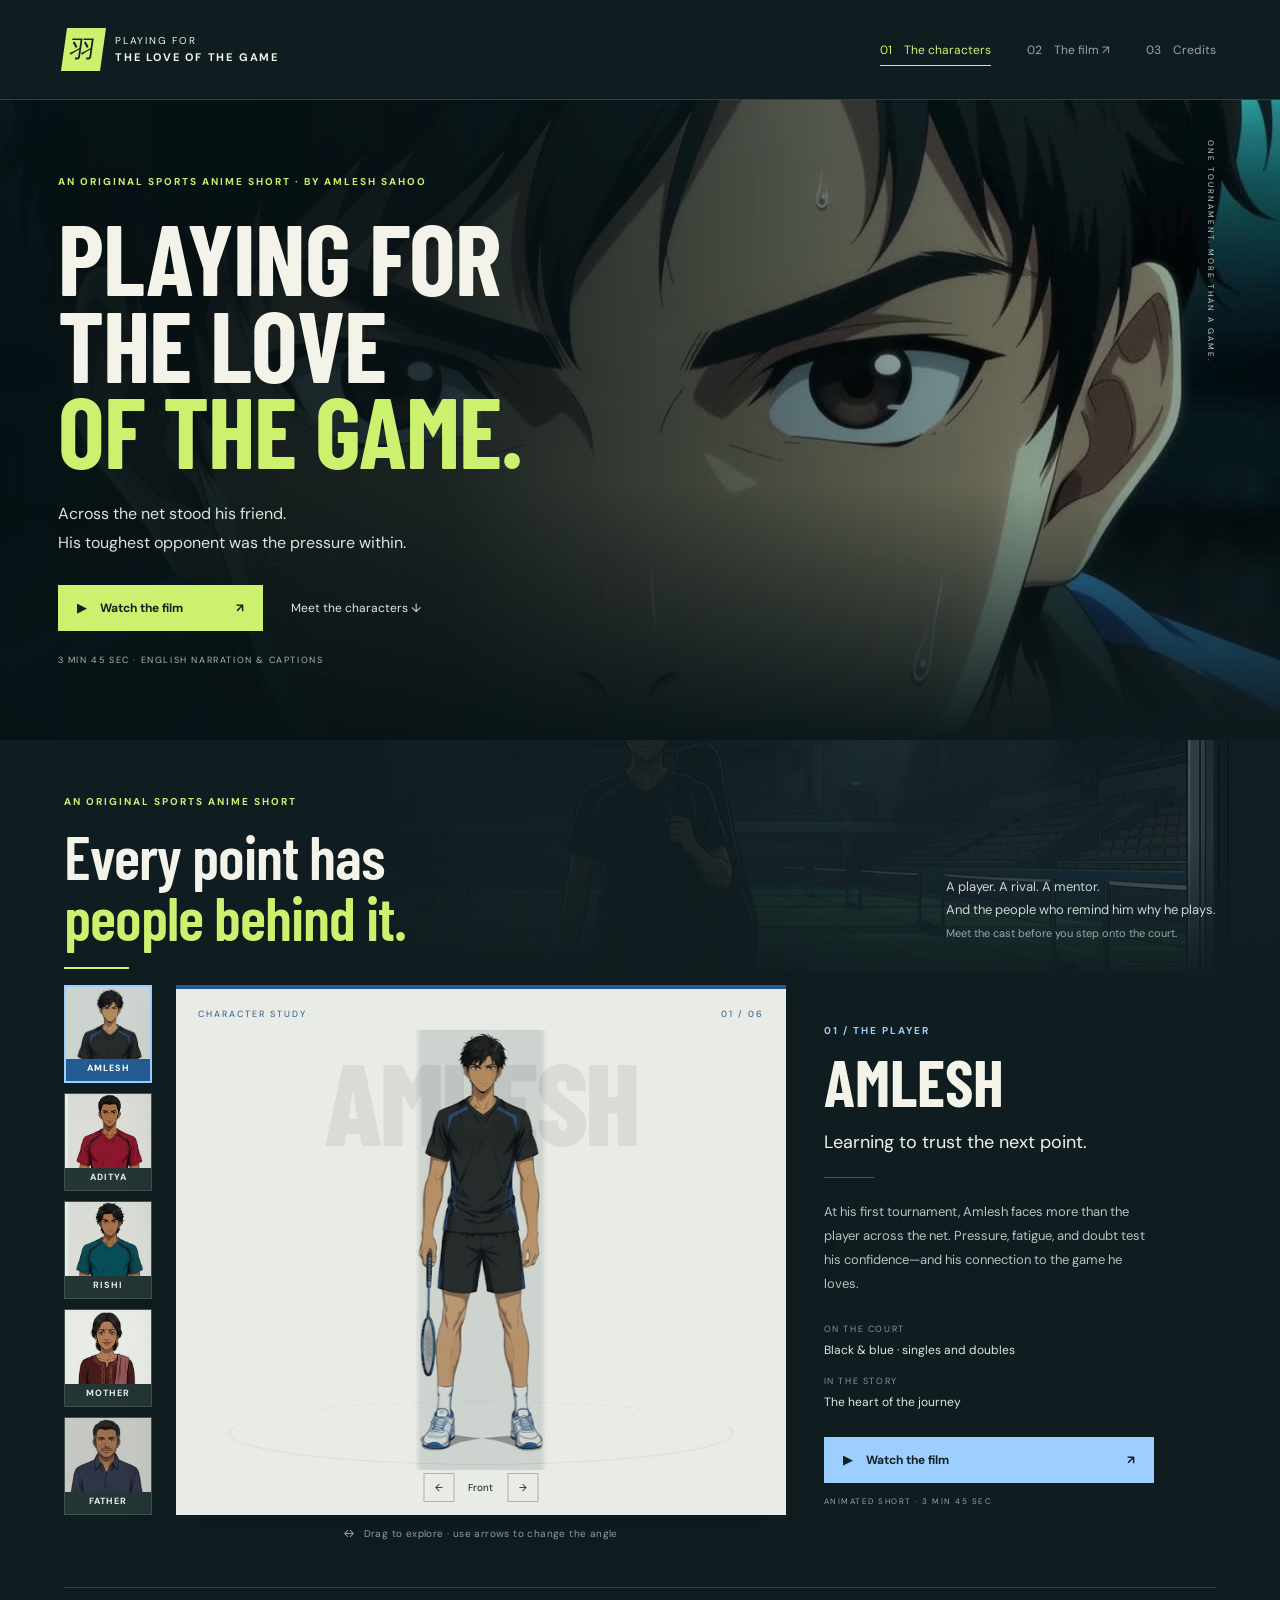
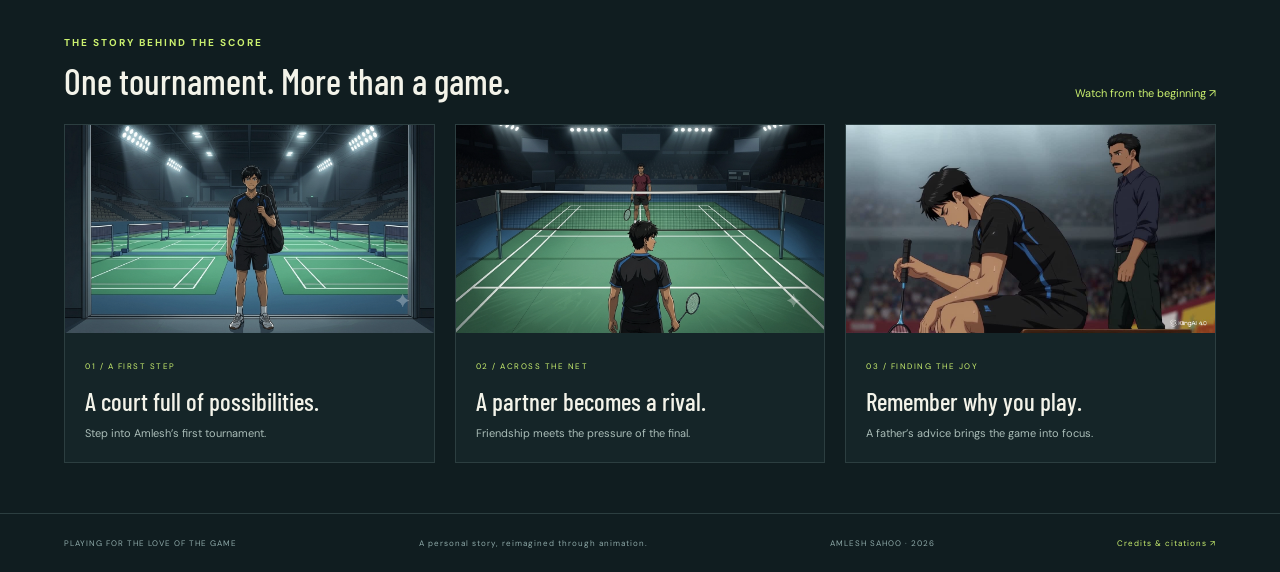
==== index.html @ 7d12fb2b "Publish Playing for the Love of the Game website" ====
<!doctype html><html lang="en"><head><meta charset="utf-8"><meta name="viewport" content="width=device-width,initial-scale=1"><title>Playing for the Love of the Game — Meet the Cast</title><meta name="description" content="Meet the people behind Amlesh's badminton story, then watch the animated short film."><link rel="stylesheet" href="style.css"></head><body><a class="skip" href="#main">Skip to content</a><header><a class="brand" href="index.html"><span class="brand-mark">羽</span><span>PLAYING FOR<br><strong>THE LOVE OF THE GAME</strong></span></a><nav aria-label="Main navigation"><a class="active" href="index.html">01 <span>The characters</span></a><a href="film.html">02 <span>The film ↗</span></a><a href="credits.html">03 <span>Credits</span></a></nav></header><main id="main"><section class="cinema-hero" aria-labelledby="hero-title"><video id="hero-video" muted loop playsinline preload="none" poster="assets/film-poster.jpg" aria-hidden="true" tabindex="-1"></video><div class="hero-shade"></div><div class="hero-copy"><p class="eyebrow">AN ORIGINAL SPORTS ANIME SHORT · BY AMLESH SAHOO</p><h1 id="hero-title">PLAYING FOR<br>THE LOVE<br><em>OF THE GAME.</em></h1><p class="hero-hook">Across the net stood his friend.<br>His toughest opponent was the pressure within.</p><div class="hero-actions"><a class="watch" href="film.html"><span class="play">▶</span> Watch the film <span>↗</span></a><a class="meet-link" href="#characters">Meet the characters ↓</a></div><p class="hero-meta">3 MIN 45 SEC · ENGLISH NARRATION &amp; CAPTIONS</p></div><button id="hero-motion" class="hero-motion" aria-label="Play background montage" hidden>Play motion</button><span class="hero-label" aria-hidden="true">ONE TOURNAMENT. MORE THAN A GAME.</span></section><section class="intro" id="characters"><div><p class="eyebrow">AN ORIGINAL SPORTS ANIME SHORT</p><h1>Every point has<br><em>people behind it.</em></h1></div><p class="intro-copy">A player. A rival. A mentor.<br>And the people who remind him why he plays.<br><span>Meet the cast before you step onto the court.</span></p></section><section class="gallery" aria-label="Meet the characters"><div class="roster" role="group" aria-label="Select a character"></div><div class="stage-wrap"><div class="stage" tabindex="0" role="group" aria-label="Character views. Drag horizontally or use left and right arrow keys."><div class="stage-word" aria-hidden="true">AMLESH</div><div class="stage-top"><span>CHARACTER STUDY</span><span id="view-count">01 / 06</span></div><div class="floor" aria-hidden="true"></div><div class="sprite"><img id="character" src="assets/amlesh.png" alt="Amlesh in his black and blue badminton uniform" draggable="false"></div><div class="stage-bottom"><button id="prev" aria-label="Previous character angle">←</button><span id="angle">Front</span><button id="next" aria-label="Next character angle">→</button></div></div><div class="drag-note"><span>↔</span> Drag to explore · use arrows to change the angle</div></div><article class="bio" aria-live="polite"><p class="eyebrow" id="role"></p><h2 id="name"></h2><p class="tagline" id="tagline"></p><div class="rule"></div><p id="description"></p><dl><div><dt>ON THE COURT</dt><dd id="court"></dd></div><div><dt>IN THE STORY</dt><dd id="story"></dd></div></dl><a class="watch" href="film.html"><span class="play">▶</span> Watch the film <span>↗</span></a><p class="runtime">ANIMATED SHORT · 3 MIN 45 SEC</p></article></section><section class="story-section" aria-labelledby="story-heading"><div class="section-heading"><div><p class="eyebrow">THE STORY BEHIND THE SCORE</p><h2 id="story-heading">One tournament. More than a game.</h2></div><a href="film.html">Watch from the beginning ↗</a></div><div class="story-grid"><a class="story-card" href="film.html?t=16.5"><img src="assets/arrival.png" alt="Amlesh arrives at the tournament hall" loading="lazy"><div><span>01 / A FIRST STEP</span><h3>A court full of possibilities.</h3><p>Step into Amlesh’s first tournament.</p></div></a><a class="story-card" href="film.html?t=89.5"><img src="assets/faceoff.png" alt="Amlesh and Aditya face each other across the net" loading="lazy"><div><span>02 / ACROSS THE NET</span><h3>A partner becomes a rival.</h3><p>Friendship meets the pressure of the final.</p></div></a><a class="story-card" href="film.html?t=153"><img src="assets/father-scene.jpg" alt="Amlesh listens to his father beside the court" loading="lazy"><div><span>03 / FINDING THE JOY</span><h3>Remember why you play.</h3><p>A father’s advice brings the game into focus.</p></div></a></div></section></main><footer><span>PLAYING FOR THE LOVE OF THE GAME</span><span>A personal story, reimagined through animation.</span><span>AMLESH SAHOO · 2026</span><a href="credits.html">Credits &amp; citations ↗</a></footer><script src="app.js"></script><script src="motion.js"></script><script src="hero.js"></script></body></html>
---- style.css ----
@import url('https://fonts.googleapis.com/css2?family=Barlow+Condensed:wght@500;600;700;800&family=DM+Sans:wght@400;500;600;700&display=swap');
:root{--ink:#121e21;--muted:#8faaa9;--paper:#e9ebe6;--accent:#cbf16f;--line:#2c3e40}*{box-sizing:border-box}body{margin:0;background:#101d20;color:#f3f3e9;font-family:'DM Sans',Arial,sans-serif}a{color:inherit;text-decoration:none}button{font:inherit}header{max-width:1480px;margin:auto;height:100px;padding:0 5%;display:flex;align-items:center;justify-content:space-between;border-bottom:1px solid var(--line)}.brand{display:flex;gap:12px;align-items:center;font-size:10px;letter-spacing:1.8px;line-height:1.6}.brand strong{font-size:11px}.brand-mark{display:grid;place-items:center;background:var(--accent);color:var(--ink);width:39px;height:43px;font-size:25px;transform:skew(-8deg)}nav{display:flex;gap:36px;font-size:12px}nav a{color:var(--muted);padding:12px 0}nav a span{margin-left:9px}nav .active{color:var(--accent)}main{max-width:1480px;margin:auto;padding:0 5%}.intro{display:flex;justify-content:space-between;align-items:end;padding:44px 0 34px}.eyebrow{font-size:10px;font-weight:700;letter-spacing:2px;color:var(--accent)}h1{font-family:'Barlow Condensed',Impact,sans-serif;font-size:clamp(44px,4.8vw,72px);font-weight:600;line-height:.98;letter-spacing:-1px;margin:18px 0 0}h1 em{font-style:normal;color:var(--accent)}.intro-copy{color:#cad6d0;line-height:1.8;font-size:13px;margin:0 0 2px}.intro-copy span{color:var(--muted);font-size:11px}.gallery{display:grid;grid-template-columns:88px minmax(320px,1.2fr) minmax(260px,.8fr);gap:24px;align-items:start}.roster{display:flex;flex-direction:column;gap:10px}.cast-button{height:98px;width:88px;position:relative;border:1px solid #405152;background:#243536;padding:0;cursor:pointer;overflow:hidden;color:#e9eee8;transition:border-color .2s,background .2s}.cast-button[aria-pressed=true]{border:2px solid var(--accent);background:#e5e9dd;color:#132022}.cast-button .mini{position:absolute;inset:0 0 22px;overflow:hidden;background:var(--paper)}.mini img{position:absolute;mix-blend-mode:multiply;max-width:none}.cast-button span{position:absolute;bottom:7px;left:0;right:0;font-size:9px;letter-spacing:1px;font-weight:bold}.stage{height:530px;position:relative;background:var(--paper);color:var(--ink);overflow:hidden;touch-action:pan-y;cursor:grab}.stage:active{cursor:grabbing}.stage:focus-visible{outline:3px solid var(--accent);outline-offset:4px}.stage-word{position:absolute;font-family:'Barlow Condensed',Impact,sans-serif;font-weight:800;font-size:clamp(80px,9vw,144px);letter-spacing:-3px;top:42px;left:50%;transform:translateX(-50%);opacity:.07;white-space:nowrap}.stage-top{position:absolute;top:19px;left:22px;right:22px;display:flex;justify-content:space-between;font-size:9px;letter-spacing:2px;z-index:2}.floor{position:absolute;width:80%;height:140px;left:10%;bottom:20px;border:1px solid #c5ccc2;transform:perspective(250px) rotateX(65deg);border-radius:50%;opacity:.5}.sprite{position:absolute;width:250px;height:440px;bottom:45px;left:50%;transform:translateX(-50%);overflow:hidden;mix-blend-mode:multiply;pointer-events:none}.sprite img{position:absolute;max-width:none;user-select:none}.stage-bottom{position:absolute;bottom:13px;left:50%;transform:translateX(-50%);display:flex;align-items:center;gap:14px;font-size:10px;white-space:nowrap}.stage-bottom button{width:31px;height:29px;border:1px solid #aab4a7;background:transparent;cursor:pointer;color:var(--ink)}.stage-bottom button:hover{background:#d4ddc8}.drag-note{padding:12px 0;font-size:10px;letter-spacing:.4px;color:var(--muted);text-align:center}.drag-note span{margin-right:6px;color:var(--accent)}.bio{padding:29px 0 10px 14px}.bio h2{font:700 clamp(44px,5vw,72px)/1 'Barlow Condensed',Impact,sans-serif;text-transform:uppercase;margin:13px 0}.tagline{font-size:18px;line-height:1.45;max-width:290px;margin:15px 0 22px}.rule{height:1px;background:var(--line);width:50px;margin:22px 0}.bio #description{font-size:13px;line-height:1.85;color:#b4c4bf;max-width:330px}dl{margin:27px 0}dl div{margin:17px 0}dt{font-size:9px;letter-spacing:1.6px;color:#7f9a98}dd{font-size:12px;margin:7px 0;color:#e0e8df}.watch{display:flex;gap:14px;align-items:center;background:var(--accent);color:#132021;padding:15px 19px;max-width:330px;font-size:12px;font-weight:bold}.watch>span:last-child{margin-left:auto}.play{font-size:12px}.runtime{font-size:8px;letter-spacing:1.5px;color:var(--muted);margin-top:13px}.closing{border-top:1px solid var(--line);margin-top:34px;padding:36px 0 42px;display:flex;justify-content:space-between;align-items:center;gap:25px}.closing>span{font-size:9px;letter-spacing:1.5px;max-width:150px;line-height:1.7;color:var(--muted)}.closing p{font:500 28px/1.2 'Barlow Condensed',sans-serif;margin:0}.closing a{font-size:12px;color:var(--accent)}footer{border-top:1px solid var(--line);padding:24px 5%;display:flex;justify-content:space-between;gap:20px;font-size:8px;color:var(--muted);letter-spacing:1px}.skip{position:absolute;left:10px;top:-100px;padding:10px;background:var(--accent);color:black;z-index:10}.skip:focus{top:10px}button:focus-visible,a:focus-visible{outline:2px solid var(--accent);outline-offset:4px}.film-heading{padding:45px 0 25px;display:flex;justify-content:space-between;align-items:end}.film-heading h1{font-size:58px}.film-heading p{color:var(--muted);font-size:12px}.screen{background:#000;box-shadow:0 20px 80px #0005}.screen video{display:block;width:100%;max-height:72vh;aspect-ratio:16/9}.film-details{display:grid;grid-template-columns:1fr 1fr;gap:40px;padding:28px 0 45px}.film-details h2{font:500 30px 'Barlow Condensed',sans-serif;margin:0 0 12px}.film-details p{font-size:13px;line-height:1.8;color:#b4c4bf}.film-details .eyebrow{color:var(--accent);font-size:10px}.back{font-size:12px;color:var(--accent)}@media(min-width:1500px){.gallery{gap:40px}}@media(max-width:850px){.intro-copy{display:none}.gallery{grid-template-columns:68px 1fr;gap:16px}.roster{gap:10px}.cast-button{width:68px;height:98px}.bio{grid-column:2;padding:15px 0}.bio #description,.watch{max-width:none}.bio h2{font-size:54px}.tagline{max-width:none}.stage{height:530px}.closing{margin-top:10px}.stage-word{font-size:100px}}@media(max-width:520px){header{height:82px;padding:0 5%}.brand{font-size:8px;letter-spacing:.7px}.brand strong{font-size:9px}.brand-mark{width:28px;height:34px;font-size:20px}nav{gap:14px;font-size:10px}nav a span{margin-left:0}nav a{font-size:0}nav a span{font-size:10px}.intro{padding:30px 0 25px}h1{font-size:48px}.eyebrow{font-size:8px}.gallery{display:flex;flex-direction:column;gap:14px}.roster{flex-direction:row;width:100%;justify-content:space-between;gap:7px}.cast-button{width:20%;height:85px}.cast-button .mini{bottom:20px}.cast-button span{font-size:8px}.stage-wrap{width:100%}.stage{height:490px}.sprite{bottom:35px;height:440px}.stage-word{top:45px;font-size:85px}.bio{padding:5px 0 20px}.bio h2{font-size:60px}.closing{flex-wrap:wrap;padding:25px 0}.closing>span{max-width:none;width:100%}.closing p{font-size:25px}footer{flex-wrap:wrap;line-height:1.8}footer span:nth-child(2){display:none}.film-heading{display:block;padding-top:30px}.film-heading h1{font-size:46px}.film-details{grid-template-columns:1fr;gap:10px}.screen video{max-height:none}}@media(prefers-reduced-motion:reduce){*{transition:none!important;scroll-behavior:auto!important}}

.sprite{mask-image:linear-gradient(to right,transparent,#000 6px,#000 calc(100% - 6px),transparent)}
/* A quiet cinematic frame around the original character art. */
.intro{position:relative;isolation:isolate;min-height:245px;padding-top:42px;padding-bottom:38px}.intro:before{content:'';position:absolute;inset:0 -5.56%;z-index:-1;background:linear-gradient(90deg,#101d20 25%,#101d20d9 58%,#101d2080),linear-gradient(0deg,#101d20,transparent 60%),url('assets/arrival.png') center 43%/cover;opacity:.8}.intro-copy{position:relative}.stage{box-shadow:0 14px 50px #0002}.cast-button{transition:transform .2s,border-color .2s}.cast-button:hover{transform:translateX(3px);border-color:var(--accent)}.watch{transition:background .2s,transform .2s}.watch:hover{background:#dcff8d;transform:translateY(-2px)}.story-section{border-top:1px solid var(--line);padding:38px 0 50px;margin-top:35px}.section-heading{display:flex;align-items:end;justify-content:space-between;gap:20px;margin-bottom:24px}.section-heading h2{font:500 36px/1.1 'Barlow Condensed',sans-serif;margin:12px 0 0}.section-heading>a{color:var(--accent);font-size:11px}.story-grid{display:grid;grid-template-columns:repeat(3,1fr);gap:20px}.story-card{border:1px solid var(--line);background:#152528;overflow:hidden;transition:border-color .2s}.story-card:hover{border-color:#88a65e}.story-card img{display:block;width:100%;aspect-ratio:16/9;object-fit:cover;filter:saturate(.8);transition:filter .2s}.story-card:hover img{filter:saturate(1)}.story-card>div{padding:20px}.story-card span{font-size:8px;letter-spacing:1.5px;color:var(--accent)}.story-card h3{font:500 25px 'Barlow Condensed',sans-serif;margin:12px 0 8px}.story-card p{font-size:11px;line-height:1.7;color:#aabdb8;margin:0}.screen{border:1px solid #40534d;border-radius:4px;overflow:hidden}.player-caption{display:flex;justify-content:space-between;align-items:center;gap:18px;padding:16px 0;color:var(--muted);font-size:11px}.player-caption button{border:1px solid #46594f;background:transparent;padding:8px 12px;color:#dbe8d6;font-size:10px;cursor:pointer;white-space:nowrap}.player-caption button[aria-pressed=true]{border-color:var(--accent);color:var(--accent)}.chapters{padding:8px 0 24px;border-bottom:1px solid var(--line)}.chapter-list{display:grid;grid-template-columns:repeat(6,1fr);gap:8px;margin-top:16px}.chapter-list button{cursor:pointer;background:#17292b;color:#e6eee1;border:1px solid #304748;text-align:left;padding:14px 12px;font-size:11px;line-height:1.5;min-height:72px}.chapter-list button span{display:block;font-size:10px;letter-spacing:1px;color:#8fa79e;margin-bottom:6px}.chapter-list button:hover,.chapter-list button[aria-current=true]{border-color:var(--accent)}.chapter-list button[aria-current=true] span{color:var(--accent)}@media(max-width:850px){.story-grid{gap:12px}.story-card>div{padding:14px}.chapter-list{grid-template-columns:repeat(3,1fr)}}@media(max-width:520px){.intro{min-height:200px;padding-top:30px}.intro:before{background:linear-gradient(90deg,#101d20f2,#101d20b0),url('assets/arrival.png') center/cover}.section-heading{display:block}.section-heading>a{display:inline-block;margin-top:18px}.section-heading h2{font-size:30px}.story-grid{grid-template-columns:1fr}.story-card{display:grid;grid-template-columns:40% 1fr}.story-card img{height:100%;aspect-ratio:auto;object-fit:cover}.story-card h3{font-size:23px}.player-caption{align-items:start;line-height:1.6}.chapter-list{grid-template-columns:repeat(2,1fr)}}

.credits-page{max-width:1200px}.credits-hero{padding:65px 0 42px;max-width:850px}.credits-hero>p:last-child{max-width:610px;color:#b4c4bf;font-size:15px;line-height:1.8;margin-top:26px}.creator-credit{padding:30px;border:1px solid #536745;background:linear-gradient(110deg,#23352d,#152528);display:grid;grid-template-columns:1fr 1.3fr;gap:35px;align-items:center}.creator-credit h2{font:600 44px 'Barlow Condensed',sans-serif;margin:12px 0}.creator-credit>p{font-size:14px;line-height:1.9;color:#d5dfd0}.credit-section{padding:45px 0 12px}.credit-section>h2{font:500 36px 'Barlow Condensed',sans-serif;margin:14px 0 26px}.credit-row{display:grid;grid-template-columns:1fr 2fr;gap:35px;border-top:1px solid var(--line);padding:24px 0}.credit-row h3{font-size:15px;font-weight:500;margin:3px 0}.credit-row p,.credit-intro{margin:0;color:#b4c4bf;font-size:13px;line-height:1.9}.credits-page p a{color:var(--accent);text-decoration:underline;text-underline-offset:4px}.music-credits{display:grid;grid-template-columns:repeat(3,1fr);gap:16px;margin-top:25px}.music-credits article{border:1px solid var(--line);padding:24px;background:#152528}.music-credits span{font-size:9px;letter-spacing:1px;color:var(--accent)}.music-credits h3{font:500 27px 'Barlow Condensed',sans-serif;margin:18px 0 12px}.music-credits p{font-size:12px;line-height:1.8;color:#b4c4bf}footer a{color:var(--accent)}
@media(max-width:650px){header{height:auto;min-height:100px;flex-wrap:wrap;gap:12px;padding-top:15px;padding-bottom:12px}nav{gap:22px}.creator-credit,.credit-row{grid-template-columns:1fr;gap:12px}.creator-credit{padding:23px}.credits-hero{padding-top:35px}.credits-hero h1{font-size:45px}.music-credits{grid-template-columns:1fr}.credit-section>h2{font-size:30px}.credit-row{padding:20px 0}}

/* Short, purposeful motion: keep reading and film playback calm. */
nav a{position:relative}nav a:after{content:'';position:absolute;bottom:4px;left:0;right:0;height:1px;background:var(--accent);transform:scaleX(0);transform-origin:left;transition:transform .25s ease}nav a:hover:after,nav a:focus-visible:after,nav a.active:after{transform:scaleX(1)}
.story-card{transition:transform .3s ease,border-color .3s ease,box-shadow .3s ease}.story-card img{transition:filter .35s ease,transform .55s ease}.story-card:hover,.story-card:focus-visible{transform:translateY(-5px);box-shadow:0 16px 30px #0003}.story-card:hover img,.story-card:focus-visible img{transform:scale(1.035)}
.watch .play{transition:transform .25s ease}.watch:hover .play{transform:translateX(3px)}.stage-bottom button{transition:background .2s,transform .2s}.stage-bottom button:active{transform:scale(.92)}
.intro:after{content:'';position:absolute;bottom:16px;left:0;width:65px;height:2px;background:var(--accent);transform-origin:left;animation:court-line 1s cubic-bezier(.2,.7,.2,1) both}
@keyframes court-line{from{transform:scaleX(0);opacity:0}to{transform:scaleX(1);opacity:1}}
@media(prefers-reduced-motion:reduce){*,*:before,*:after{animation:none!important;transition:none!important;scroll-behavior:auto!important}.story-card:hover,.story-card:focus-visible,.story-card:hover img,.story-card:focus-visible img,.watch:hover,.cast-button:hover{transform:none}}

.cinema-hero{position:relative;isolation:isolate;min-height:620px;display:flex;align-items:center;margin:0 -5.56%;padding:65px 5%;overflow:hidden;background:#101d20 url('assets/film-poster.jpg') center/cover}.cinema-hero video,.hero-shade{position:absolute;inset:0;width:100%;height:100%;object-fit:cover;z-index:-2}.hero-shade{z-index:-1;background:linear-gradient(90deg,#071215f5 0%,#071215d9 35%,#07121545 80%),linear-gradient(0deg,#101d20,transparent 40%)}.hero-copy{max-width:700px}.hero-copy h1{font-size:clamp(66px,7.7vw,112px);line-height:.88;font-weight:700;letter-spacing:-1px;margin:26px 0}.hero-hook{font-size:16px;line-height:1.8;color:#dae3dd}.hero-actions{display:flex;align-items:center;gap:28px;margin-top:27px}.hero-actions .watch{min-width:205px}.meet-link{font-size:12px;color:#e2e9dd}.hero-meta{font-size:9px;letter-spacing:1.6px;color:#a7bab0;margin-top:23px}.hero-motion{position:absolute;right:5%;bottom:28px;border:1px solid #aabdb87a;background:#101d20b8;color:#edf3e8;padding:10px 15px;cursor:pointer;font-size:11px;z-index:1}.hero-label{position:absolute;right:5%;top:40px;font-size:8px;letter-spacing:2px;color:#c6d4c6;writing-mode:vertical-rl}.gallery .bio .eyebrow,.gallery .drag-note span{transition:color .4s}.gallery .watch,.gallery .cast-button{transition:background .4s,border-color .4s,transform .2s}.gallery .watch{color:#132021}.gallery .watch:hover{background:var(--accent);filter:brightness(1.08)}#characters{scroll-margin-top:20px}
@media(max-width:650px){.cinema-hero{min-height:610px;padding-top:45px;padding-bottom:80px}.hero-copy h1{font-size:clamp(57px,13vw,78px)}.hero-copy .eyebrow{font-size:8px;max-width:260px;line-height:1.8}.hero-hook{font-size:14px}.hero-actions{flex-wrap:wrap;gap:20px}.hero-label{display:none}.hero-meta{font-size:8px;line-height:1.8;max-width:260px}.hero-shade{background:linear-gradient(90deg,#071215e8,#0712159c),linear-gradient(0deg,#101d20,transparent)}}

.gallery{--character-tone:#245c92}.gallery .stage{border-top:4px solid var(--character-tone);transition:border-color .4s ease}.gallery .cast-button[aria-pressed=true]{background:var(--character-tone);color:white}.gallery .cast-button[aria-pressed=true] .mini{background:var(--paper)}.gallery .stage-top{color:var(--character-tone);transition:color .4s ease}.gallery .rule{background:var(--character-tone);transition:background .4s ease}
.player-tools{display:flex;gap:10px;flex-wrap:wrap;justify-content:flex-end}.cinema-open{overflow:hidden}.cinema-player.is-cinema{position:fixed;inset:0;z-index:1000;background:#030607;padding:22px clamp(12px,3vw,50px);display:flex;flex-direction:column;justify-content:center;isolation:isolate}.is-cinema .screen{width:100%;border:0;box-shadow:none}.is-cinema .screen video{width:100%;max-height:calc(100dvh - 125px);object-fit:contain}.is-cinema .player-caption{flex-shrink:0;margin:0;width:100%;padding:16px 0}.is-cinema .player-tools button{min-height:44px}.is-cinema .player-caption>span{color:#b4c4bf}
@media(max-width:650px){.player-caption{flex-wrap:wrap}.player-tools{justify-content:flex-start}.is-cinema .player-caption>span{display:none}.is-cinema .screen video{max-height:calc(100dvh - 110px)}}
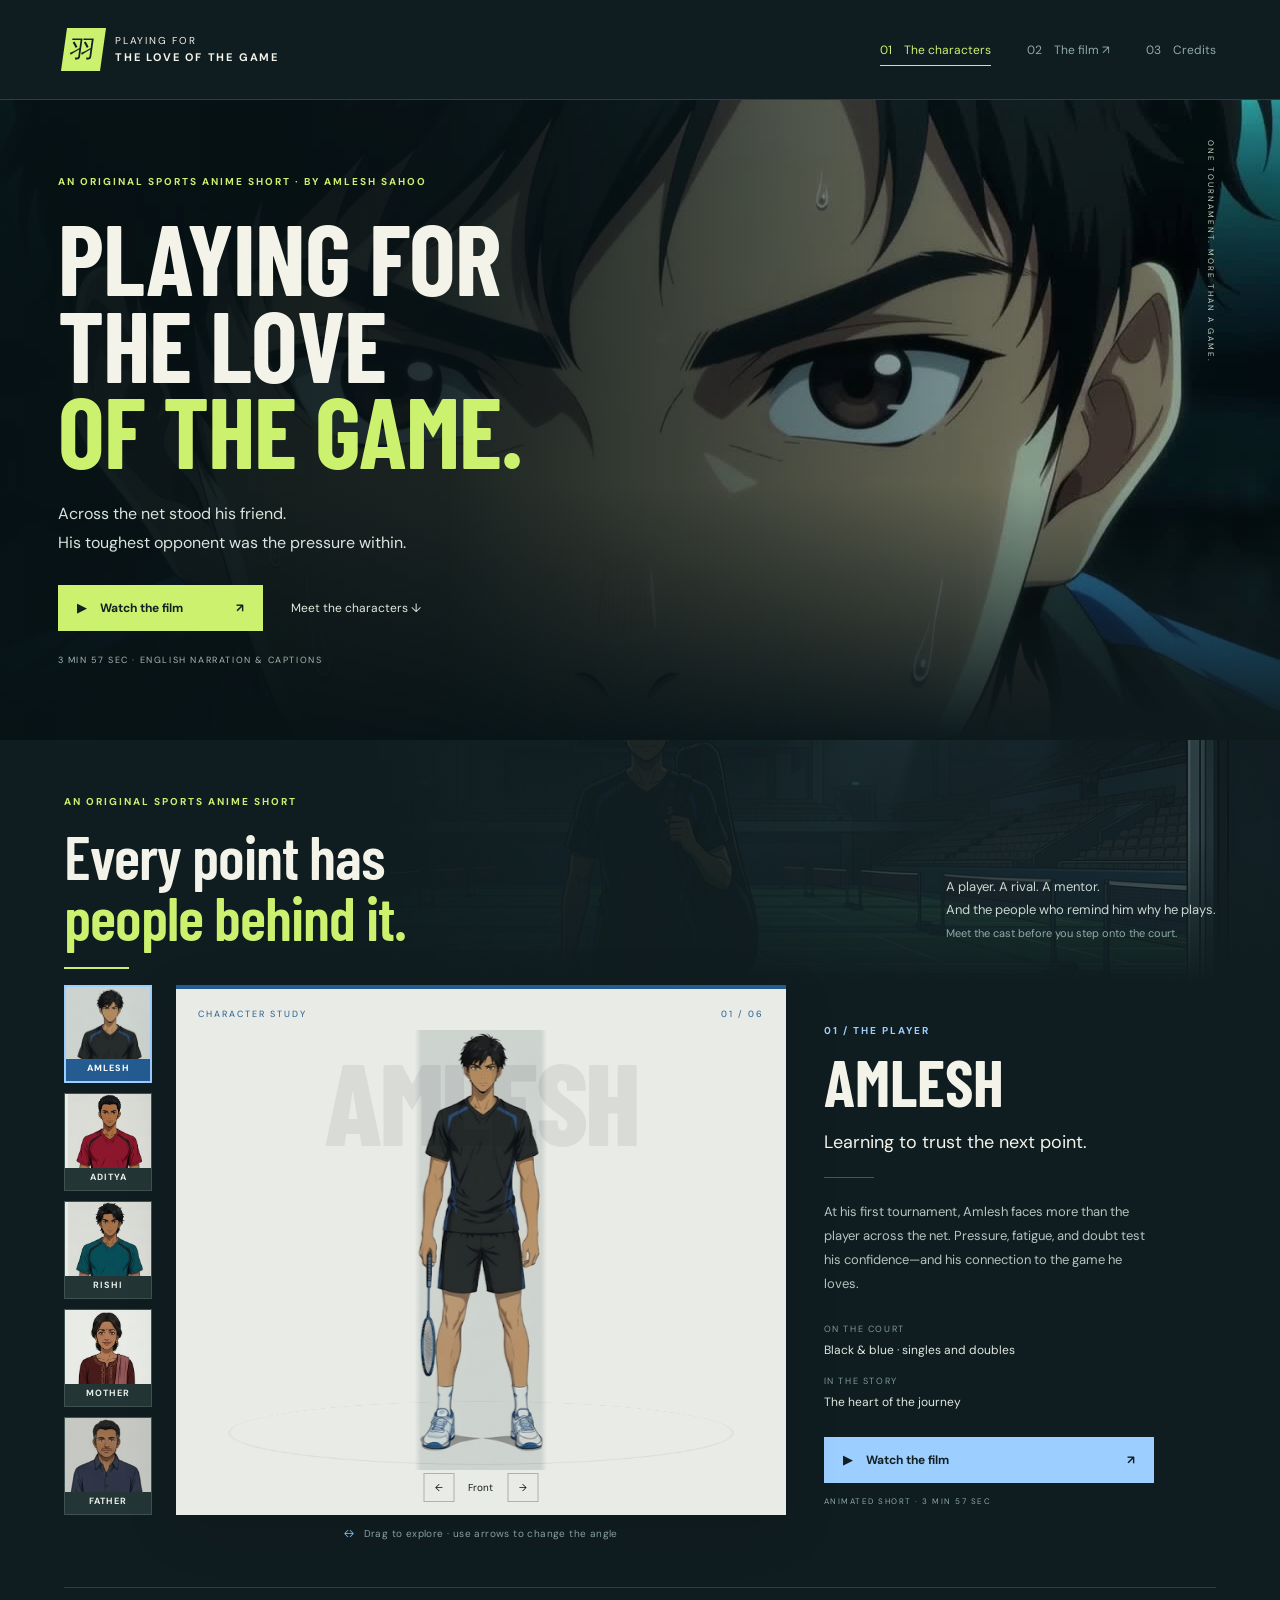
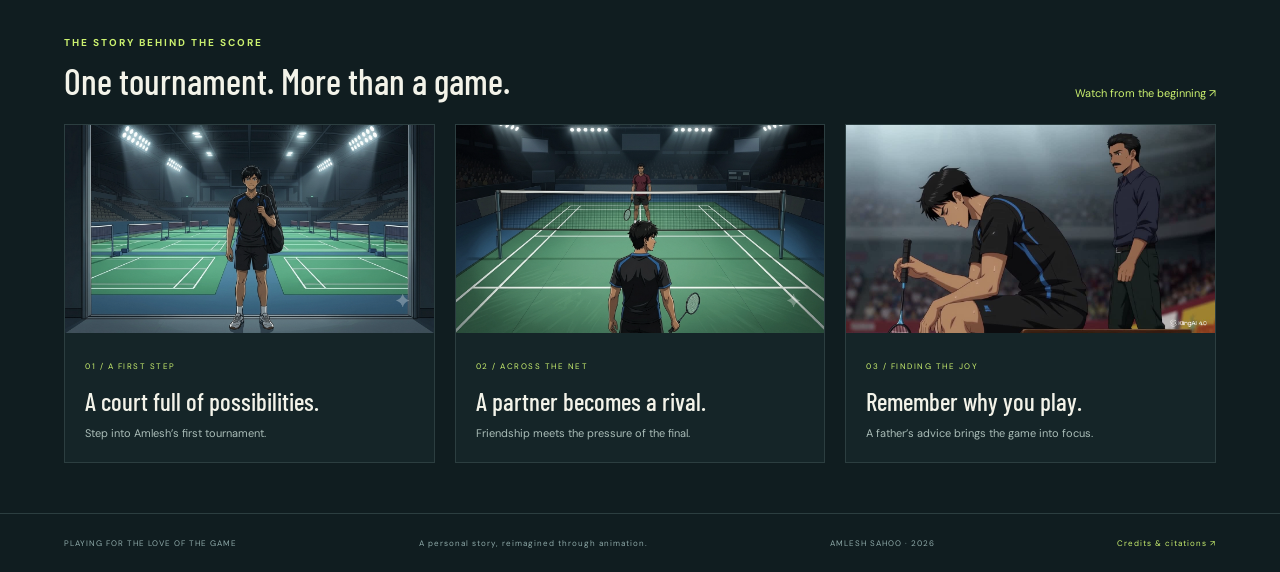
==== commit 6c6b5d57: "Append end-credit card without re-encoding original film" ====
--- a/index.html
+++ b/index.html
@@ -1 +1 @@
-<!doctype html><html lang="en"><head><meta charset="utf-8"><meta name="viewport" content="width=device-width,initial-scale=1"><title>Playing for the Love of the Game — Meet the Cast</title><meta name="description" content="Meet the people behind Amlesh's badminton story, then watch the animated short film."><link rel="stylesheet" href="style.css"></head><body><a class="skip" href="#main">Skip to content</a><header><a class="brand" href="index.html"><span class="brand-mark">羽</span><span>PLAYING FOR<br><strong>THE LOVE OF THE GAME</strong></span></a><nav aria-label="Main navigation"><a class="active" href="index.html">01 <span>The characters</span></a><a href="film.html">02 <span>The film ↗</span></a><a href="credits.html">03 <span>Credits</span></a></nav></header><main id="main"><section class="cinema-hero" aria-labelledby="hero-title"><video id="hero-video" muted loop playsinline preload="none" poster="assets/film-poster.jpg" aria-hidden="true" tabindex="-1"></video><div class="hero-shade"></div><div class="hero-copy"><p class="eyebrow">AN ORIGINAL SPORTS ANIME SHORT · BY AMLESH SAHOO</p><h1 id="hero-title">PLAYING FOR<br>THE LOVE<br><em>OF THE GAME.</em></h1><p class="hero-hook">Across the net stood his friend.<br>His toughest opponent was the pressure within.</p><div class="hero-actions"><a class="watch" href="film.html"><span class="play">▶</span> Watch the film <span>↗</span></a><a class="meet-link" href="#characters">Meet the characters ↓</a></div><p class="hero-meta">3 MIN 45 SEC · ENGLISH NARRATION &amp; CAPTIONS</p></div><button id="hero-motion" class="hero-motion" aria-label="Play background montage" hidden>Play motion</button><span class="hero-label" aria-hidden="true">ONE TOURNAMENT. MORE THAN A GAME.</span></section><section class="intro" id="characters"><div><p class="eyebrow">AN ORIGINAL SPORTS ANIME SHORT</p><h1>Every point has<br><em>people behind it.</em></h1></div><p class="intro-copy">A player. A rival. A mentor.<br>And the people who remind him why he plays.<br><span>Meet the cast before you step onto the court.</span></p></section><section class="gallery" aria-label="Meet the characters"><div class="roster" role="group" aria-label="Select a character"></div><div class="stage-wrap"><div class="stage" tabindex="0" role="group" aria-label="Character views. Drag horizontally or use left and right arrow keys."><div class="stage-word" aria-hidden="true">AMLESH</div><div class="stage-top"><span>CHARACTER STUDY</span><span id="view-count">01 / 06</span></div><div class="floor" aria-hidden="true"></div><div class="sprite"><img id="character" src="assets/amlesh.png" alt="Amlesh in his black and blue badminton uniform" draggable="false"></div><div class="stage-bottom"><button id="prev" aria-label="Previous character angle">←</button><span id="angle">Front</span><button id="next" aria-label="Next character angle">→</button></div></div><div class="drag-note"><span>↔</span> Drag to explore · use arrows to change the angle</div></div><article class="bio" aria-live="polite"><p class="eyebrow" id="role"></p><h2 id="name"></h2><p class="tagline" id="tagline"></p><div class="rule"></div><p id="description"></p><dl><div><dt>ON THE COURT</dt><dd id="court"></dd></div><div><dt>IN THE STORY</dt><dd id="story"></dd></div></dl><a class="watch" href="film.html"><span class="play">▶</span> Watch the film <span>↗</span></a><p class="runtime">ANIMATED SHORT · 3 MIN 45 SEC</p></article></section><section class="story-section" aria-labelledby="story-heading"><div class="section-heading"><div><p class="eyebrow">THE STORY BEHIND THE SCORE</p><h2 id="story-heading">One tournament. More than a game.</h2></div><a href="film.html">Watch from the beginning ↗</a></div><div class="story-grid"><a class="story-card" href="film.html?t=16.5"><img src="assets/arrival.png" alt="Amlesh arrives at the tournament hall" loading="lazy"><div><span>01 / A FIRST STEP</span><h3>A court full of possibilities.</h3><p>Step into Amlesh’s first tournament.</p></div></a><a class="story-card" href="film.html?t=89.5"><img src="assets/faceoff.png" alt="Amlesh and Aditya face each other across the net" loading="lazy"><div><span>02 / ACROSS THE NET</span><h3>A partner becomes a rival.</h3><p>Friendship meets the pressure of the final.</p></div></a><a class="story-card" href="film.html?t=153"><img src="assets/father-scene.jpg" alt="Amlesh listens to his father beside the court" loading="lazy"><div><span>03 / FINDING THE JOY</span><h3>Remember why you play.</h3><p>A father’s advice brings the game into focus.</p></div></a></div></section></main><footer><span>PLAYING FOR THE LOVE OF THE GAME</span><span>A personal story, reimagined through animation.</span><span>AMLESH SAHOO · 2026</span><a href="credits.html">Credits &amp; citations ↗</a></footer><script src="app.js"></script><script src="motion.js"></script><script src="hero.js"></script></body></html>
+<!doctype html><html lang="en"><head><meta charset="utf-8"><meta name="viewport" content="width=device-width,initial-scale=1"><title>Playing for the Love of the Game — Meet the Cast</title><meta name="description" content="Meet the people behind Amlesh's badminton story, then watch the animated short film."><link rel="stylesheet" href="style.css"></head><body><a class="skip" href="#main">Skip to content</a><header><a class="brand" href="index.html"><span class="brand-mark">羽</span><span>PLAYING FOR<br><strong>THE LOVE OF THE GAME</strong></span></a><nav aria-label="Main navigation"><a class="active" href="index.html">01 <span>The characters</span></a><a href="film.html">02 <span>The film ↗</span></a><a href="credits.html">03 <span>Credits</span></a></nav></header><main id="main"><section class="cinema-hero" aria-labelledby="hero-title"><video id="hero-video" muted loop playsinline preload="none" poster="assets/film-poster.jpg" aria-hidden="true" tabindex="-1"></video><div class="hero-shade"></div><div class="hero-copy"><p class="eyebrow">AN ORIGINAL SPORTS ANIME SHORT · BY AMLESH SAHOO</p><h1 id="hero-title">PLAYING FOR<br>THE LOVE<br><em>OF THE GAME.</em></h1><p class="hero-hook">Across the net stood his friend.<br>His toughest opponent was the pressure within.</p><div class="hero-actions"><a class="watch" href="film.html"><span class="play">▶</span> Watch the film <span>↗</span></a><a class="meet-link" href="#characters">Meet the characters ↓</a></div><p class="hero-meta">3 MIN 57 SEC · ENGLISH NARRATION &amp; CAPTIONS</p></div><button id="hero-motion" class="hero-motion" aria-label="Play background montage" hidden>Play motion</button><span class="hero-label" aria-hidden="true">ONE TOURNAMENT. MORE THAN A GAME.</span></section><section class="intro" id="characters"><div><p class="eyebrow">AN ORIGINAL SPORTS ANIME SHORT</p><h2 class="gallery-heading">Every point has<br><em>people behind it.</em></h2></div><p class="intro-copy">A player. A rival. A mentor.<br>And the people who remind him why he plays.<br><span>Meet the cast before you step onto the court.</span></p></section><section class="gallery" aria-label="Meet the characters"><div class="roster" role="group" aria-label="Select a character"></div><div class="stage-wrap"><div class="stage" tabindex="0" role="group" aria-label="Character views. Drag horizontally or use left and right arrow keys."><div class="stage-word" aria-hidden="true">AMLESH</div><div class="stage-top"><span>CHARACTER STUDY</span><span id="view-count">01 / 06</span></div><div class="floor" aria-hidden="true"></div><div class="sprite"><img id="character" src="assets/amlesh.png" alt="Amlesh in his black and blue badminton uniform" draggable="false"></div><div class="stage-bottom"><button id="prev" aria-label="Previous character angle">←</button><span id="angle">Front</span><button id="next" aria-label="Next character angle">→</button></div></div><div class="drag-note"><span>↔</span> Drag to explore · use arrows to change the angle</div></div><article class="bio" aria-live="polite"><p class="eyebrow" id="role"></p><h2 id="name"></h2><p class="tagline" id="tagline"></p><div class="rule"></div><p id="description"></p><dl><div><dt>ON THE COURT</dt><dd id="court"></dd></div><div><dt>IN THE STORY</dt><dd id="story"></dd></div></dl><a class="watch" href="film.html"><span class="play">▶</span> Watch the film <span>↗</span></a><p class="runtime">ANIMATED SHORT · 3 MIN 57 SEC</p></article></section><section class="story-section" aria-labelledby="story-heading"><div class="section-heading"><div><p class="eyebrow">THE STORY BEHIND THE SCORE</p><h2 id="story-heading">One tournament. More than a game.</h2></div><a href="film.html">Watch from the beginning ↗</a></div><div class="story-grid"><a class="story-card" href="film.html?t=16.5"><img src="assets/arrival.png" alt="Amlesh arrives at the tournament hall" loading="lazy"><div><span>01 / A FIRST STEP</span><h3>A court full of possibilities.</h3><p>Step into Amlesh’s first tournament.</p></div></a><a class="story-card" href="film.html?t=89.5"><img src="assets/faceoff.png" alt="Amlesh and Aditya face each other across the net" loading="lazy"><div><span>02 / ACROSS THE NET</span><h3>A partner becomes a rival.</h3><p>Friendship meets the pressure of the final.</p></div></a><a class="story-card" href="film.html?t=153"><img src="assets/father-scene.jpg" alt="Amlesh listens to his father beside the court" loading="lazy"><div><span>03 / FINDING THE JOY</span><h3>Remember why you play.</h3><p>A father’s advice brings the game into focus.</p></div></a></div></section></main><footer><span>PLAYING FOR THE LOVE OF THE GAME</span><span>A personal story, reimagined through animation.</span><span>AMLESH SAHOO · 2026</span><a href="credits.html">Credits &amp; citations ↗</a></footer><script src="app.js"></script><script src="motion.js"></script><script src="hero.js"></script></body></html>
--- a/style.css
+++ b/style.css
@@ -22,3 +22,5 @@
 .gallery{--character-tone:#245c92}.gallery .stage{border-top:4px solid var(--character-tone);transition:border-color .4s ease}.gallery .cast-button[aria-pressed=true]{background:var(--character-tone);color:white}.gallery .cast-button[aria-pressed=true] .mini{background:var(--paper)}.gallery .stage-top{color:var(--character-tone);transition:color .4s ease}.gallery .rule{background:var(--character-tone);transition:background .4s ease}
 .player-tools{display:flex;gap:10px;flex-wrap:wrap;justify-content:flex-end}.cinema-open{overflow:hidden}.cinema-player.is-cinema{position:fixed;inset:0;z-index:1000;background:#030607;padding:22px clamp(12px,3vw,50px);display:flex;flex-direction:column;justify-content:center;isolation:isolate}.is-cinema .screen{width:100%;border:0;box-shadow:none}.is-cinema .screen video{width:100%;max-height:calc(100dvh - 125px);object-fit:contain}.is-cinema .player-caption{flex-shrink:0;margin:0;width:100%;padding:16px 0}.is-cinema .player-tools button{min-height:44px}.is-cinema .player-caption>span{color:#b4c4bf}
 @media(max-width:650px){.player-caption{flex-wrap:wrap}.player-tools{justify-content:flex-start}.is-cinema .player-caption>span{display:none}.is-cinema .screen video{max-height:calc(100dvh - 110px)}}
+
+.mla-entries{max-width:920px}.mla-entries p{padding-left:2em;text-indent:-2em;font-size:14px;line-height:1.9;color:#d5dfd0;margin:0 0 18px;overflow-wrap:anywhere}.citation-note{font-size:12px;line-height:1.8;color:#a9bfba;max-width:850px}.transcript-section{padding:22px 0;border-bottom:1px solid var(--line)}.transcript-section summary{cursor:pointer;color:var(--accent);font-size:14px;padding:10px 0}.transcript-section details>div{max-width:850px;padding:12px 0}.transcript-section p{font-size:13px;line-height:1.9;color:#b4c4bf}.transcript-section p span{color:var(--accent);margin-right:14px;font-size:11px;white-space:nowrap}.transcript-section>p a{color:var(--accent);text-decoration:underline;text-underline-offset:4px}.gallery-heading{font:600 clamp(44px,4.8vw,72px)/.98 'Barlow Condensed',Impact,sans-serif;letter-spacing:-1px;margin:18px 0 0}.gallery-heading em{font-style:normal;color:var(--accent)}@media(max-width:520px){.gallery-heading{font-size:48px}.mla-entries p{font-size:13px}}
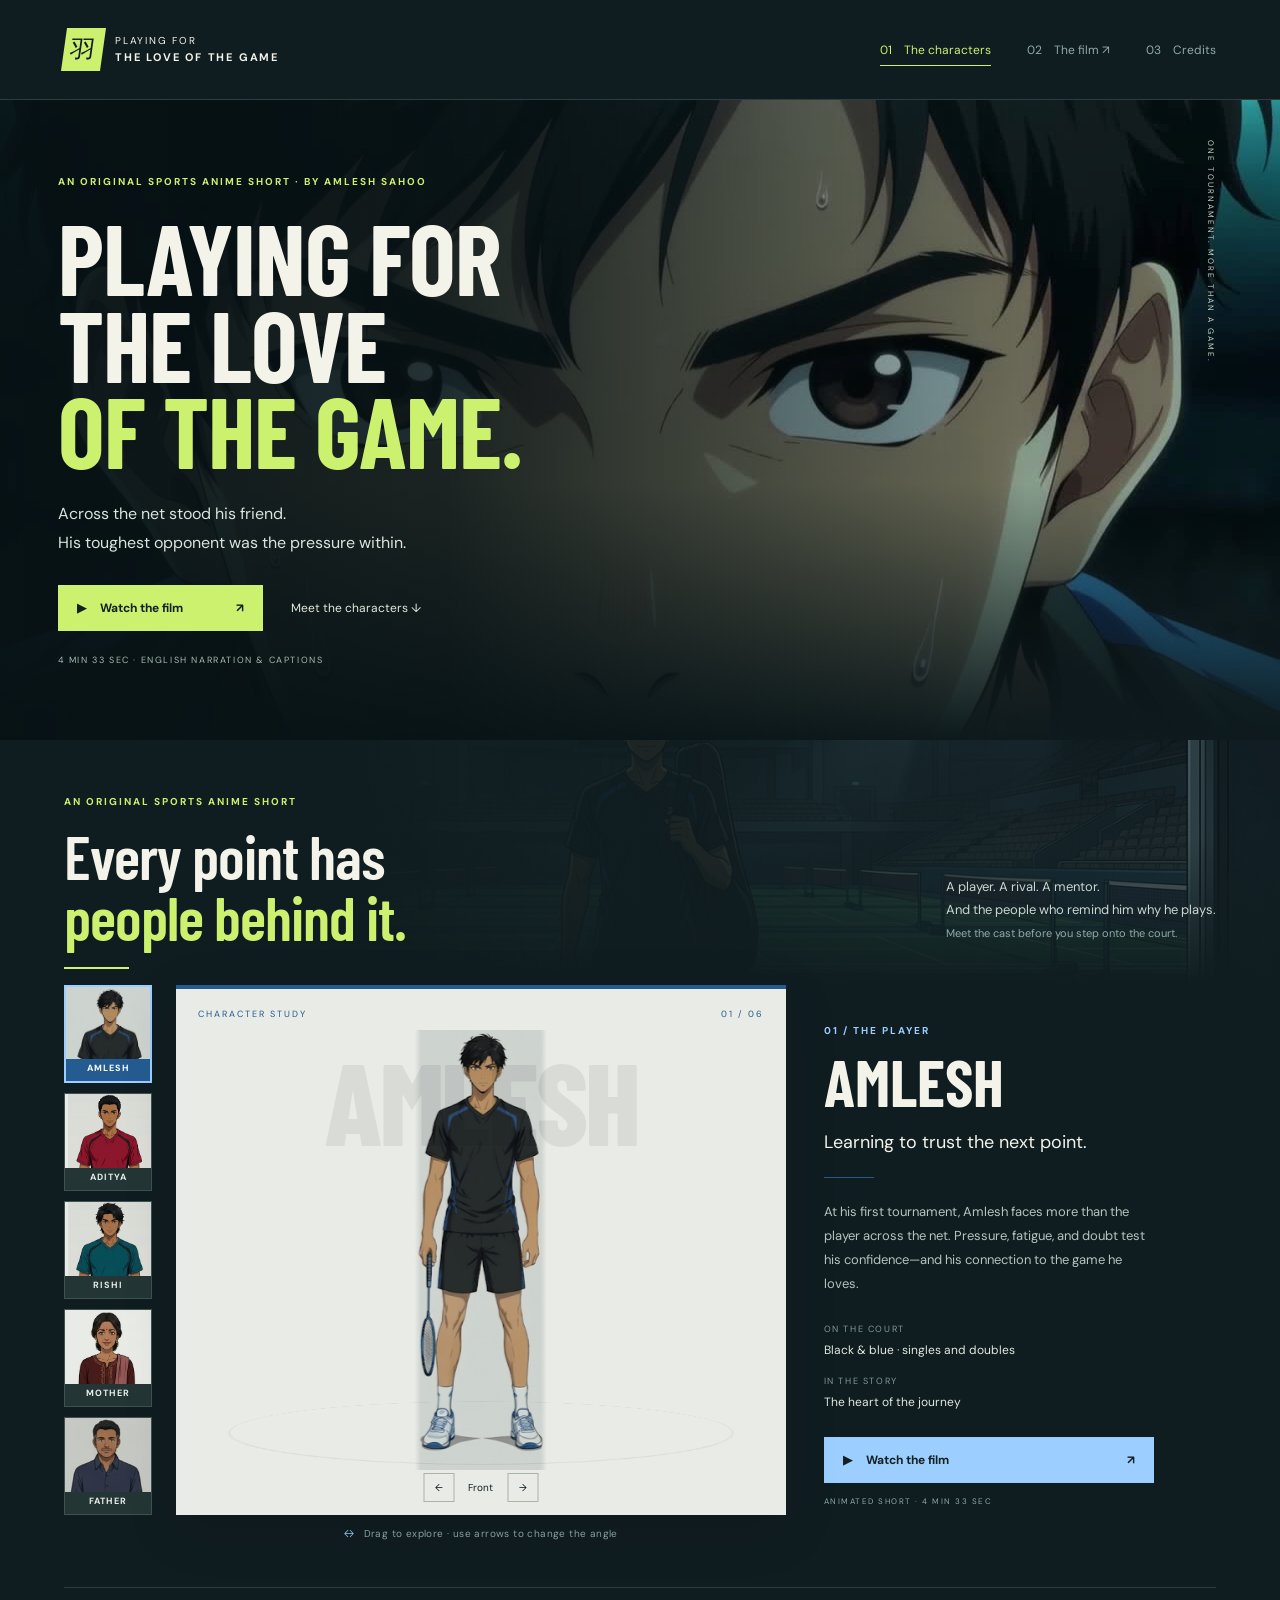
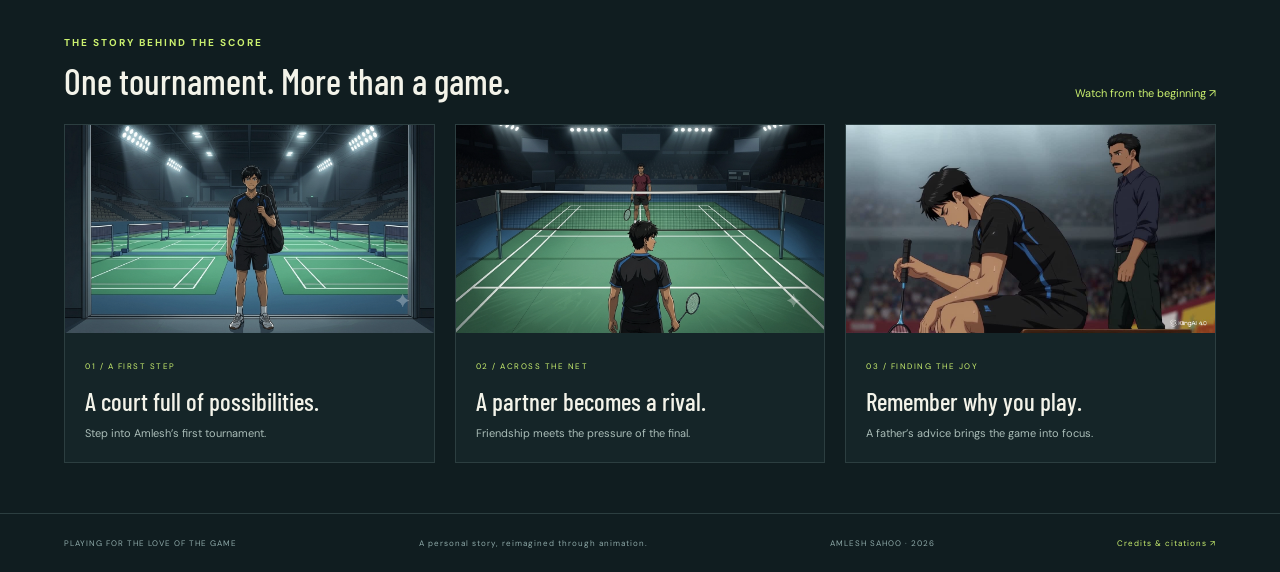
==== commit 297f8922: "Add narrated engineering epilogue with slow zoom and captions" ====
--- a/index.html
+++ b/index.html
@@ -1 +1 @@
-<!doctype html><html lang="en"><head><meta charset="utf-8"><meta name="viewport" content="width=device-width,initial-scale=1"><title>Playing for the Love of the Game — Meet the Cast</title><meta name="description" content="Meet the people behind Amlesh's badminton story, then watch the animated short film."><link rel="stylesheet" href="style.css"></head><body><a class="skip" href="#main">Skip to content</a><header><a class="brand" href="index.html"><span class="brand-mark">羽</span><span>PLAYING FOR<br><strong>THE LOVE OF THE GAME</strong></span></a><nav aria-label="Main navigation"><a class="active" href="index.html">01 <span>The characters</span></a><a href="film.html">02 <span>The film ↗</span></a><a href="credits.html">03 <span>Credits</span></a></nav></header><main id="main"><section class="cinema-hero" aria-labelledby="hero-title"><video id="hero-video" muted loop playsinline preload="none" poster="assets/film-poster.jpg" aria-hidden="true" tabindex="-1"></video><div class="hero-shade"></div><div class="hero-copy"><p class="eyebrow">AN ORIGINAL SPORTS ANIME SHORT · BY AMLESH SAHOO</p><h1 id="hero-title">PLAYING FOR<br>THE LOVE<br><em>OF THE GAME.</em></h1><p class="hero-hook">Across the net stood his friend.<br>His toughest opponent was the pressure within.</p><div class="hero-actions"><a class="watch" href="film.html"><span class="play">▶</span> Watch the film <span>↗</span></a><a class="meet-link" href="#characters">Meet the characters ↓</a></div><p class="hero-meta">3 MIN 57 SEC · ENGLISH NARRATION &amp; CAPTIONS</p></div><button id="hero-motion" class="hero-motion" aria-label="Play background montage" hidden>Play motion</button><span class="hero-label" aria-hidden="true">ONE TOURNAMENT. MORE THAN A GAME.</span></section><section class="intro" id="characters"><div><p class="eyebrow">AN ORIGINAL SPORTS ANIME SHORT</p><h2 class="gallery-heading">Every point has<br><em>people behind it.</em></h2></div><p class="intro-copy">A player. A rival. A mentor.<br>And the people who remind him why he plays.<br><span>Meet the cast before you step onto the court.</span></p></section><section class="gallery" aria-label="Meet the characters"><div class="roster" role="group" aria-label="Select a character"></div><div class="stage-wrap"><div class="stage" tabindex="0" role="group" aria-label="Character views. Drag horizontally or use left and right arrow keys."><div class="stage-word" aria-hidden="true">AMLESH</div><div class="stage-top"><span>CHARACTER STUDY</span><span id="view-count">01 / 06</span></div><div class="floor" aria-hidden="true"></div><div class="sprite"><img id="character" src="assets/amlesh.png" alt="Amlesh in his black and blue badminton uniform" draggable="false"></div><div class="stage-bottom"><button id="prev" aria-label="Previous character angle">←</button><span id="angle">Front</span><button id="next" aria-label="Next character angle">→</button></div></div><div class="drag-note"><span>↔</span> Drag to explore · use arrows to change the angle</div></div><article class="bio" aria-live="polite"><p class="eyebrow" id="role"></p><h2 id="name"></h2><p class="tagline" id="tagline"></p><div class="rule"></div><p id="description"></p><dl><div><dt>ON THE COURT</dt><dd id="court"></dd></div><div><dt>IN THE STORY</dt><dd id="story"></dd></div></dl><a class="watch" href="film.html"><span class="play">▶</span> Watch the film <span>↗</span></a><p class="runtime">ANIMATED SHORT · 3 MIN 57 SEC</p></article></section><section class="story-section" aria-labelledby="story-heading"><div class="section-heading"><div><p class="eyebrow">THE STORY BEHIND THE SCORE</p><h2 id="story-heading">One tournament. More than a game.</h2></div><a href="film.html">Watch from the beginning ↗</a></div><div class="story-grid"><a class="story-card" href="film.html?t=16.5"><img src="assets/arrival.png" alt="Amlesh arrives at the tournament hall" loading="lazy"><div><span>01 / A FIRST STEP</span><h3>A court full of possibilities.</h3><p>Step into Amlesh’s first tournament.</p></div></a><a class="story-card" href="film.html?t=89.5"><img src="assets/faceoff.png" alt="Amlesh and Aditya face each other across the net" loading="lazy"><div><span>02 / ACROSS THE NET</span><h3>A partner becomes a rival.</h3><p>Friendship meets the pressure of the final.</p></div></a><a class="story-card" href="film.html?t=153"><img src="assets/father-scene.jpg" alt="Amlesh listens to his father beside the court" loading="lazy"><div><span>03 / FINDING THE JOY</span><h3>Remember why you play.</h3><p>A father’s advice brings the game into focus.</p></div></a></div></section></main><footer><span>PLAYING FOR THE LOVE OF THE GAME</span><span>A personal story, reimagined through animation.</span><span>AMLESH SAHOO · 2026</span><a href="credits.html">Credits &amp; citations ↗</a></footer><script src="app.js"></script><script src="motion.js"></script><script src="hero.js"></script></body></html>
+<!doctype html><html lang="en"><head><meta charset="utf-8"><meta name="viewport" content="width=device-width,initial-scale=1"><title>Playing for the Love of the Game — Meet the Cast</title><meta name="description" content="Meet the people behind Amlesh's badminton story, then watch the animated short film."><link rel="stylesheet" href="style.css"></head><body><a class="skip" href="#main">Skip to content</a><header><a class="brand" href="index.html"><span class="brand-mark">羽</span><span>PLAYING FOR<br><strong>THE LOVE OF THE GAME</strong></span></a><nav aria-label="Main navigation"><a class="active" href="index.html">01 <span>The characters</span></a><a href="film.html">02 <span>The film ↗</span></a><a href="credits.html">03 <span>Credits</span></a></nav></header><main id="main"><section class="cinema-hero" aria-labelledby="hero-title"><video id="hero-video" muted loop playsinline preload="none" poster="assets/film-poster.jpg" aria-hidden="true" tabindex="-1"></video><div class="hero-shade"></div><div class="hero-copy"><p class="eyebrow">AN ORIGINAL SPORTS ANIME SHORT · BY AMLESH SAHOO</p><h1 id="hero-title">PLAYING FOR<br>THE LOVE<br><em>OF THE GAME.</em></h1><p class="hero-hook">Across the net stood his friend.<br>His toughest opponent was the pressure within.</p><div class="hero-actions"><a class="watch" href="film.html"><span class="play">▶</span> Watch the film <span>↗</span></a><a class="meet-link" href="#characters">Meet the characters ↓</a></div><p class="hero-meta">4 MIN 33 SEC · ENGLISH NARRATION &amp; CAPTIONS</p></div><button id="hero-motion" class="hero-motion" aria-label="Play background montage" hidden>Play motion</button><span class="hero-label" aria-hidden="true">ONE TOURNAMENT. MORE THAN A GAME.</span></section><section class="intro" id="characters"><div><p class="eyebrow">AN ORIGINAL SPORTS ANIME SHORT</p><h2 class="gallery-heading">Every point has<br><em>people behind it.</em></h2></div><p class="intro-copy">A player. A rival. A mentor.<br>And the people who remind him why he plays.<br><span>Meet the cast before you step onto the court.</span></p></section><section class="gallery" aria-label="Meet the characters"><div class="roster" role="group" aria-label="Select a character"></div><div class="stage-wrap"><div class="stage" tabindex="0" role="group" aria-label="Character views. Drag horizontally or use left and right arrow keys."><div class="stage-word" aria-hidden="true">AMLESH</div><div class="stage-top"><span>CHARACTER STUDY</span><span id="view-count">01 / 06</span></div><div class="floor" aria-hidden="true"></div><div class="sprite"><img id="character" src="assets/amlesh.png" alt="Amlesh in his black and blue badminton uniform" draggable="false"></div><div class="stage-bottom"><button id="prev" aria-label="Previous character angle">←</button><span id="angle">Front</span><button id="next" aria-label="Next character angle">→</button></div></div><div class="drag-note"><span>↔</span> Drag to explore · use arrows to change the angle</div></div><article class="bio" aria-live="polite"><p class="eyebrow" id="role"></p><h2 id="name"></h2><p class="tagline" id="tagline"></p><div class="rule"></div><p id="description"></p><dl><div><dt>ON THE COURT</dt><dd id="court"></dd></div><div><dt>IN THE STORY</dt><dd id="story"></dd></div></dl><a class="watch" href="film.html"><span class="play">▶</span> Watch the film <span>↗</span></a><p class="runtime">ANIMATED SHORT · 4 MIN 33 SEC</p></article></section><section class="story-section" aria-labelledby="story-heading"><div class="section-heading"><div><p class="eyebrow">THE STORY BEHIND THE SCORE</p><h2 id="story-heading">One tournament. More than a game.</h2></div><a href="film.html">Watch from the beginning ↗</a></div><div class="story-grid"><a class="story-card" href="film.html?t=16.5"><img src="assets/arrival.png" alt="Amlesh arrives at the tournament hall" loading="lazy"><div><span>01 / A FIRST STEP</span><h3>A court full of possibilities.</h3><p>Step into Amlesh’s first tournament.</p></div></a><a class="story-card" href="film.html?t=89.5"><img src="assets/faceoff.png" alt="Amlesh and Aditya face each other across the net" loading="lazy"><div><span>02 / ACROSS THE NET</span><h3>A partner becomes a rival.</h3><p>Friendship meets the pressure of the final.</p></div></a><a class="story-card" href="film.html?t=153"><img src="assets/father-scene.jpg" alt="Amlesh listens to his father beside the court" loading="lazy"><div><span>03 / FINDING THE JOY</span><h3>Remember why you play.</h3><p>A father’s advice brings the game into focus.</p></div></a></div></section></main><footer><span>PLAYING FOR THE LOVE OF THE GAME</span><span>A personal story, reimagined through animation.</span><span>AMLESH SAHOO · 2026</span><a href="credits.html">Credits &amp; citations ↗</a></footer><script src="app.js"></script><script src="motion.js"></script><script src="hero.js"></script></body></html>
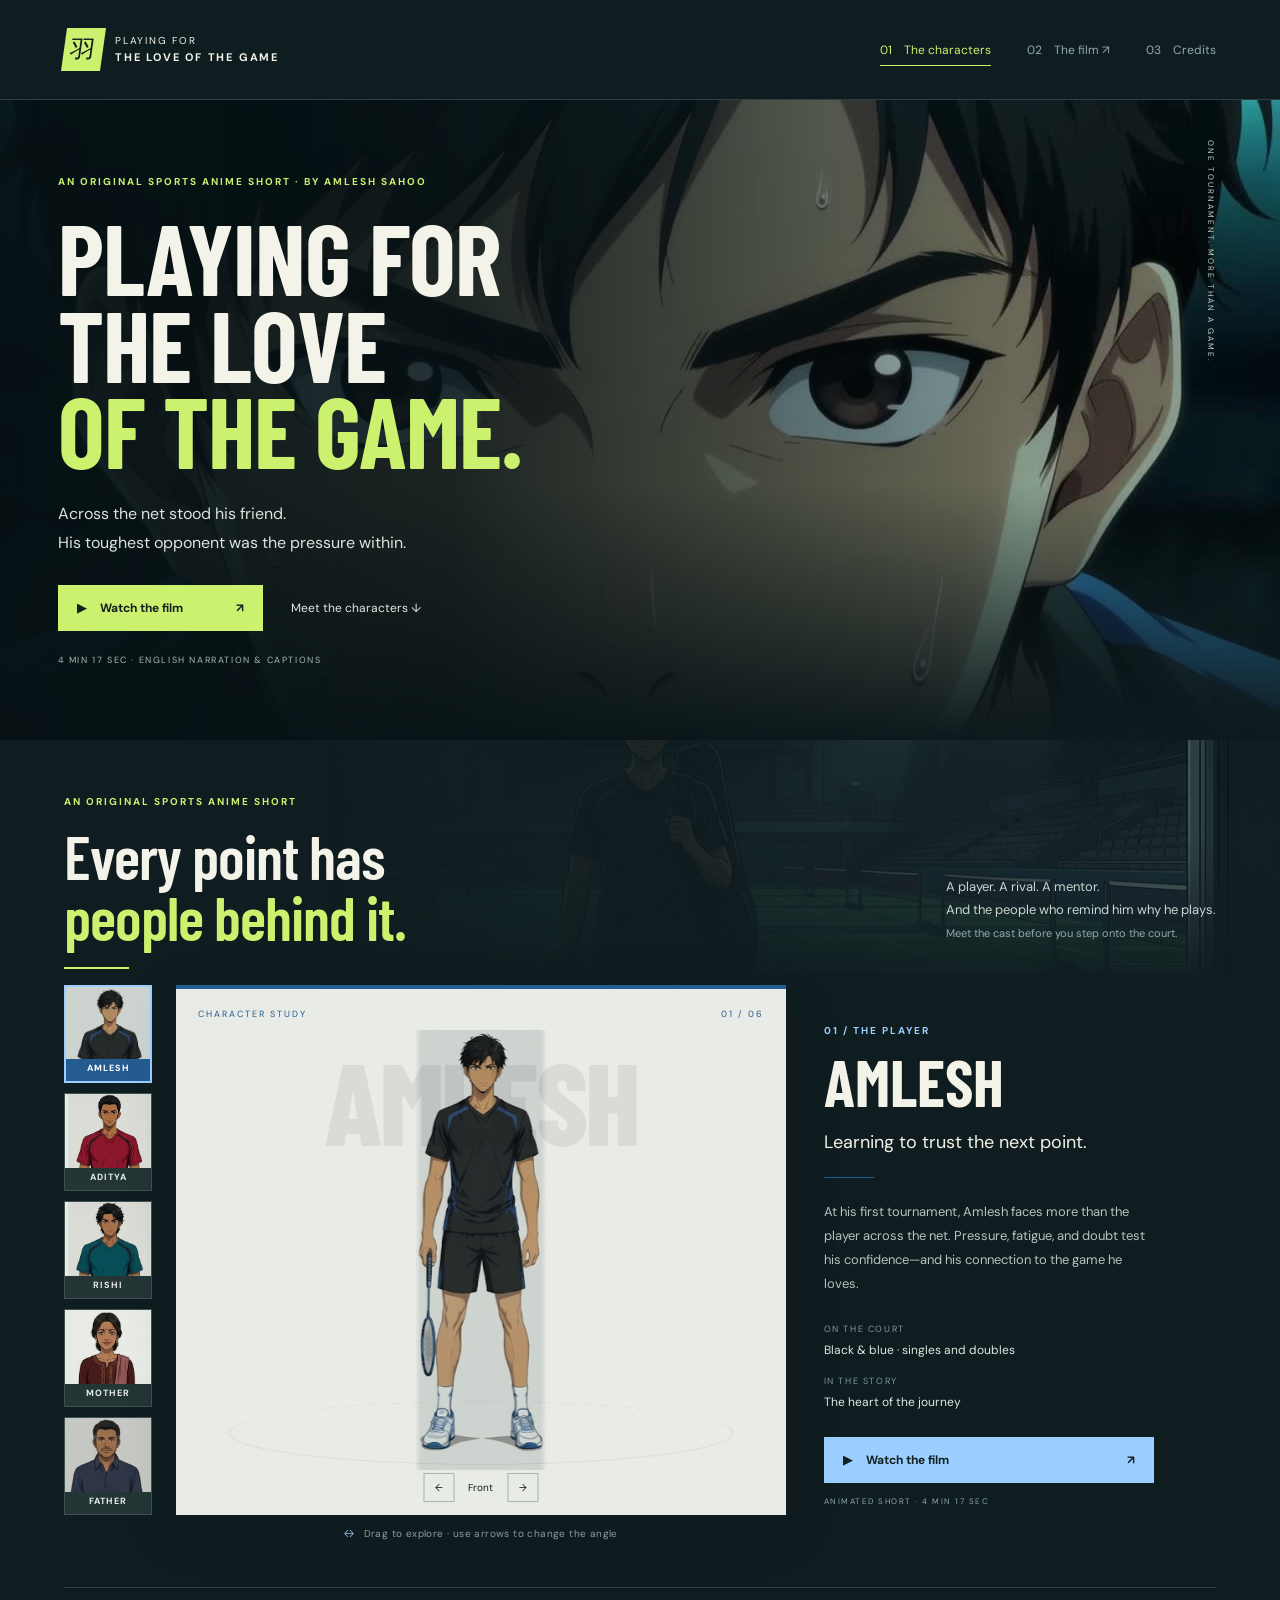
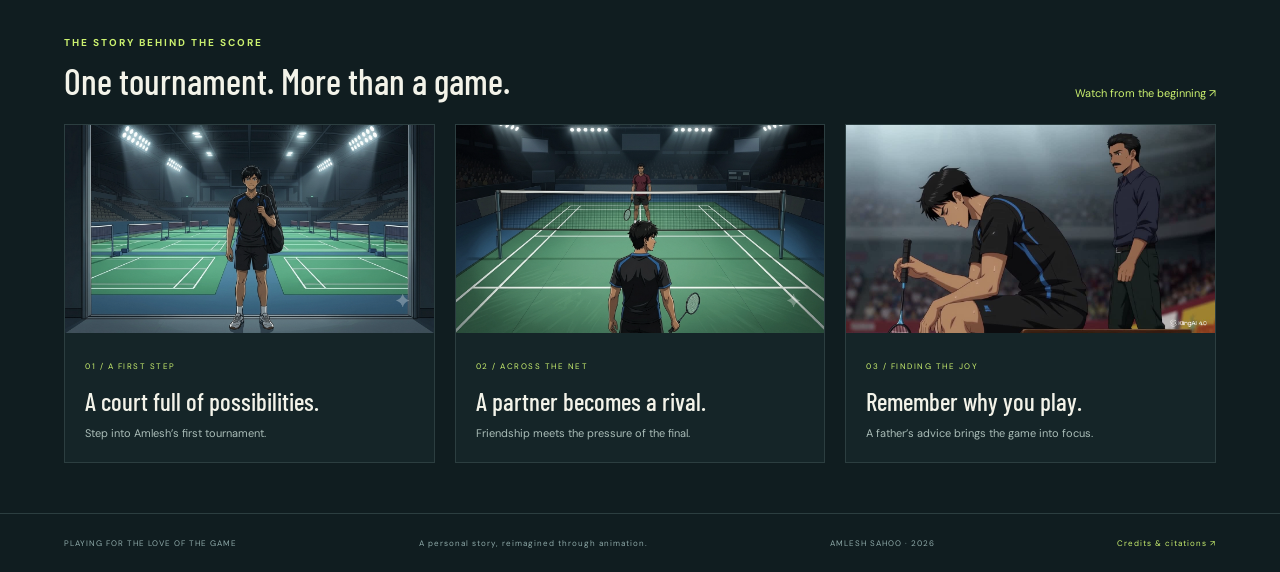
==== commit 2a4ccd04: "Publish approved 4:17 film and production acknowledgment" ====
--- a/index.html
+++ b/index.html
@@ -1 +1 @@
-<!doctype html><html lang="en"><head><meta charset="utf-8"><meta name="viewport" content="width=device-width,initial-scale=1"><title>Playing for the Love of the Game — Meet the Cast</title><meta name="description" content="Meet the people behind Amlesh's badminton story, then watch the animated short film."><link rel="stylesheet" href="style.css"></head><body><a class="skip" href="#main">Skip to content</a><header><a class="brand" href="index.html"><span class="brand-mark">羽</span><span>PLAYING FOR<br><strong>THE LOVE OF THE GAME</strong></span></a><nav aria-label="Main navigation"><a class="active" href="index.html">01 <span>The characters</span></a><a href="film.html">02 <span>The film ↗</span></a><a href="credits.html">03 <span>Credits</span></a></nav></header><main id="main"><section class="cinema-hero" aria-labelledby="hero-title"><video id="hero-video" muted loop playsinline preload="none" poster="assets/film-poster.jpg" aria-hidden="true" tabindex="-1"></video><div class="hero-shade"></div><div class="hero-copy"><p class="eyebrow">AN ORIGINAL SPORTS ANIME SHORT · BY AMLESH SAHOO</p><h1 id="hero-title">PLAYING FOR<br>THE LOVE<br><em>OF THE GAME.</em></h1><p class="hero-hook">Across the net stood his friend.<br>His toughest opponent was the pressure within.</p><div class="hero-actions"><a class="watch" href="film.html"><span class="play">▶</span> Watch the film <span>↗</span></a><a class="meet-link" href="#characters">Meet the characters ↓</a></div><p class="hero-meta">4 MIN 33 SEC · ENGLISH NARRATION &amp; CAPTIONS</p></div><button id="hero-motion" class="hero-motion" aria-label="Play background montage" hidden>Play motion</button><span class="hero-label" aria-hidden="true">ONE TOURNAMENT. MORE THAN A GAME.</span></section><section class="intro" id="characters"><div><p class="eyebrow">AN ORIGINAL SPORTS ANIME SHORT</p><h2 class="gallery-heading">Every point has<br><em>people behind it.</em></h2></div><p class="intro-copy">A player. A rival. A mentor.<br>And the people who remind him why he plays.<br><span>Meet the cast before you step onto the court.</span></p></section><section class="gallery" aria-label="Meet the characters"><div class="roster" role="group" aria-label="Select a character"></div><div class="stage-wrap"><div class="stage" tabindex="0" role="group" aria-label="Character views. Drag horizontally or use left and right arrow keys."><div class="stage-word" aria-hidden="true">AMLESH</div><div class="stage-top"><span>CHARACTER STUDY</span><span id="view-count">01 / 06</span></div><div class="floor" aria-hidden="true"></div><div class="sprite"><img id="character" src="assets/amlesh.png" alt="Amlesh in his black and blue badminton uniform" draggable="false"></div><div class="stage-bottom"><button id="prev" aria-label="Previous character angle">←</button><span id="angle">Front</span><button id="next" aria-label="Next character angle">→</button></div></div><div class="drag-note"><span>↔</span> Drag to explore · use arrows to change the angle</div></div><article class="bio" aria-live="polite"><p class="eyebrow" id="role"></p><h2 id="name"></h2><p class="tagline" id="tagline"></p><div class="rule"></div><p id="description"></p><dl><div><dt>ON THE COURT</dt><dd id="court"></dd></div><div><dt>IN THE STORY</dt><dd id="story"></dd></div></dl><a class="watch" href="film.html"><span class="play">▶</span> Watch the film <span>↗</span></a><p class="runtime">ANIMATED SHORT · 4 MIN 33 SEC</p></article></section><section class="story-section" aria-labelledby="story-heading"><div class="section-heading"><div><p class="eyebrow">THE STORY BEHIND THE SCORE</p><h2 id="story-heading">One tournament. More than a game.</h2></div><a href="film.html">Watch from the beginning ↗</a></div><div class="story-grid"><a class="story-card" href="film.html?t=16.5"><img src="assets/arrival.png" alt="Amlesh arrives at the tournament hall" loading="lazy"><div><span>01 / A FIRST STEP</span><h3>A court full of possibilities.</h3><p>Step into Amlesh’s first tournament.</p></div></a><a class="story-card" href="film.html?t=89.5"><img src="assets/faceoff.png" alt="Amlesh and Aditya face each other across the net" loading="lazy"><div><span>02 / ACROSS THE NET</span><h3>A partner becomes a rival.</h3><p>Friendship meets the pressure of the final.</p></div></a><a class="story-card" href="film.html?t=153"><img src="assets/father-scene.jpg" alt="Amlesh listens to his father beside the court" loading="lazy"><div><span>03 / FINDING THE JOY</span><h3>Remember why you play.</h3><p>A father’s advice brings the game into focus.</p></div></a></div></section></main><footer><span>PLAYING FOR THE LOVE OF THE GAME</span><span>A personal story, reimagined through animation.</span><span>AMLESH SAHOO · 2026</span><a href="credits.html">Credits &amp; citations ↗</a></footer><script src="app.js"></script><script src="motion.js"></script><script src="hero.js"></script></body></html>
+<!doctype html><html lang="en"><head><meta charset="utf-8"><meta name="viewport" content="width=device-width,initial-scale=1"><title>Playing for the Love of the Game — Meet the Cast</title><meta name="description" content="Meet the people behind Amlesh's badminton story, then watch the animated short film."><link rel="stylesheet" href="style.css"></head><body><a class="skip" href="#main">Skip to content</a><header><a class="brand" href="index.html"><span class="brand-mark">羽</span><span>PLAYING FOR<br><strong>THE LOVE OF THE GAME</strong></span></a><nav aria-label="Main navigation"><a class="active" href="index.html">01 <span>The characters</span></a><a href="film.html">02 <span>The film ↗</span></a><a href="credits.html">03 <span>Credits</span></a></nav></header><main id="main"><section class="cinema-hero" aria-labelledby="hero-title"><video id="hero-video" muted loop playsinline preload="none" poster="assets/film-poster.jpg" aria-hidden="true" tabindex="-1"></video><div class="hero-shade"></div><div class="hero-copy"><p class="eyebrow">AN ORIGINAL SPORTS ANIME SHORT · BY AMLESH SAHOO</p><h1 id="hero-title">PLAYING FOR<br>THE LOVE<br><em>OF THE GAME.</em></h1><p class="hero-hook">Across the net stood his friend.<br>His toughest opponent was the pressure within.</p><div class="hero-actions"><a class="watch" href="film.html"><span class="play">▶</span> Watch the film <span>↗</span></a><a class="meet-link" href="#characters">Meet the characters ↓</a></div><p class="hero-meta">4 MIN 17 SEC · ENGLISH NARRATION &amp; CAPTIONS</p></div><button id="hero-motion" class="hero-motion" aria-label="Play background montage" hidden>Play motion</button><span class="hero-label" aria-hidden="true">ONE TOURNAMENT. MORE THAN A GAME.</span></section><section class="intro" id="characters"><div><p class="eyebrow">AN ORIGINAL SPORTS ANIME SHORT</p><h2 class="gallery-heading">Every point has<br><em>people behind it.</em></h2></div><p class="intro-copy">A player. A rival. A mentor.<br>And the people who remind him why he plays.<br><span>Meet the cast before you step onto the court.</span></p></section><section class="gallery" aria-label="Meet the characters"><div class="roster" role="group" aria-label="Select a character"></div><div class="stage-wrap"><div class="stage" tabindex="0" role="group" aria-label="Character views. Drag horizontally or use left and right arrow keys."><div class="stage-word" aria-hidden="true">AMLESH</div><div class="stage-top"><span>CHARACTER STUDY</span><span id="view-count">01 / 06</span></div><div class="floor" aria-hidden="true"></div><div class="sprite"><img id="character" src="assets/amlesh.png" alt="Amlesh in his black and blue badminton uniform" draggable="false"></div><div class="stage-bottom"><button id="prev" aria-label="Previous character angle">←</button><span id="angle">Front</span><button id="next" aria-label="Next character angle">→</button></div></div><div class="drag-note"><span>↔</span> Drag to explore · use arrows to change the angle</div></div><article class="bio" aria-live="polite"><p class="eyebrow" id="role"></p><h2 id="name"></h2><p class="tagline" id="tagline"></p><div class="rule"></div><p id="description"></p><dl><div><dt>ON THE COURT</dt><dd id="court"></dd></div><div><dt>IN THE STORY</dt><dd id="story"></dd></div></dl><a class="watch" href="film.html"><span class="play">▶</span> Watch the film <span>↗</span></a><p class="runtime">ANIMATED SHORT · 4 MIN 17 SEC</p></article></section><section class="story-section" aria-labelledby="story-heading"><div class="section-heading"><div><p class="eyebrow">THE STORY BEHIND THE SCORE</p><h2 id="story-heading">One tournament. More than a game.</h2></div><a href="film.html">Watch from the beginning ↗</a></div><div class="story-grid"><a class="story-card" href="film.html?t=16.5"><img src="assets/arrival.png" alt="Amlesh arrives at the tournament hall" loading="lazy"><div><span>01 / A FIRST STEP</span><h3>A court full of possibilities.</h3><p>Step into Amlesh’s first tournament.</p></div></a><a class="story-card" href="film.html?t=75.5"><img src="assets/faceoff.png" alt="Amlesh and Aditya face each other across the net" loading="lazy"><div><span>02 / ACROSS THE NET</span><h3>A partner becomes a rival.</h3><p>Friendship meets the pressure of the final.</p></div></a><a class="story-card" href="film.html?t=139"><img src="assets/father-scene.jpg" alt="Amlesh listens to his father beside the court" loading="lazy"><div><span>03 / FINDING THE JOY</span><h3>Remember why you play.</h3><p>A father’s advice brings the game into focus.</p></div></a></div></section></main><footer><span>PLAYING FOR THE LOVE OF THE GAME</span><span>A personal story, reimagined through animation.</span><span>AMLESH SAHOO · 2026</span><a href="credits.html">Credits &amp; citations ↗</a></footer><script src="app.js"></script><script src="motion.js"></script><script src="hero.js"></script></body></html>
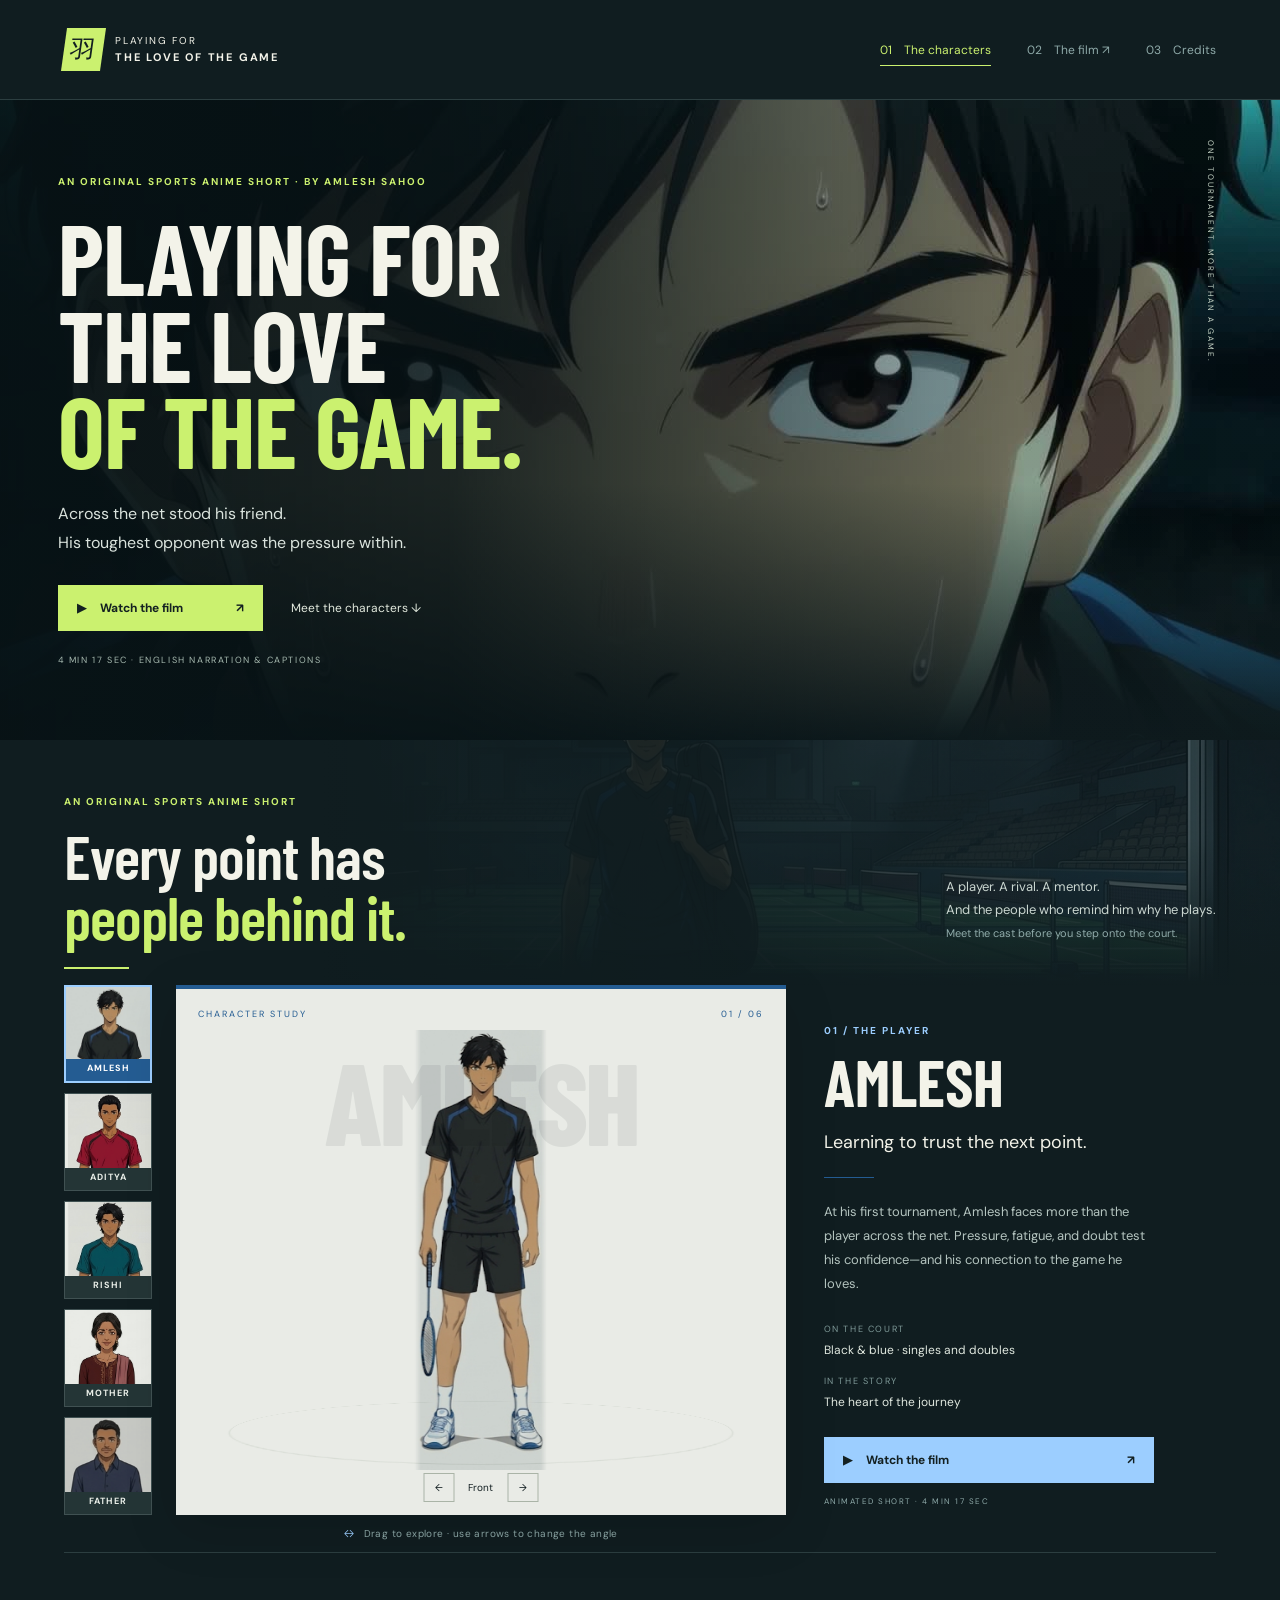
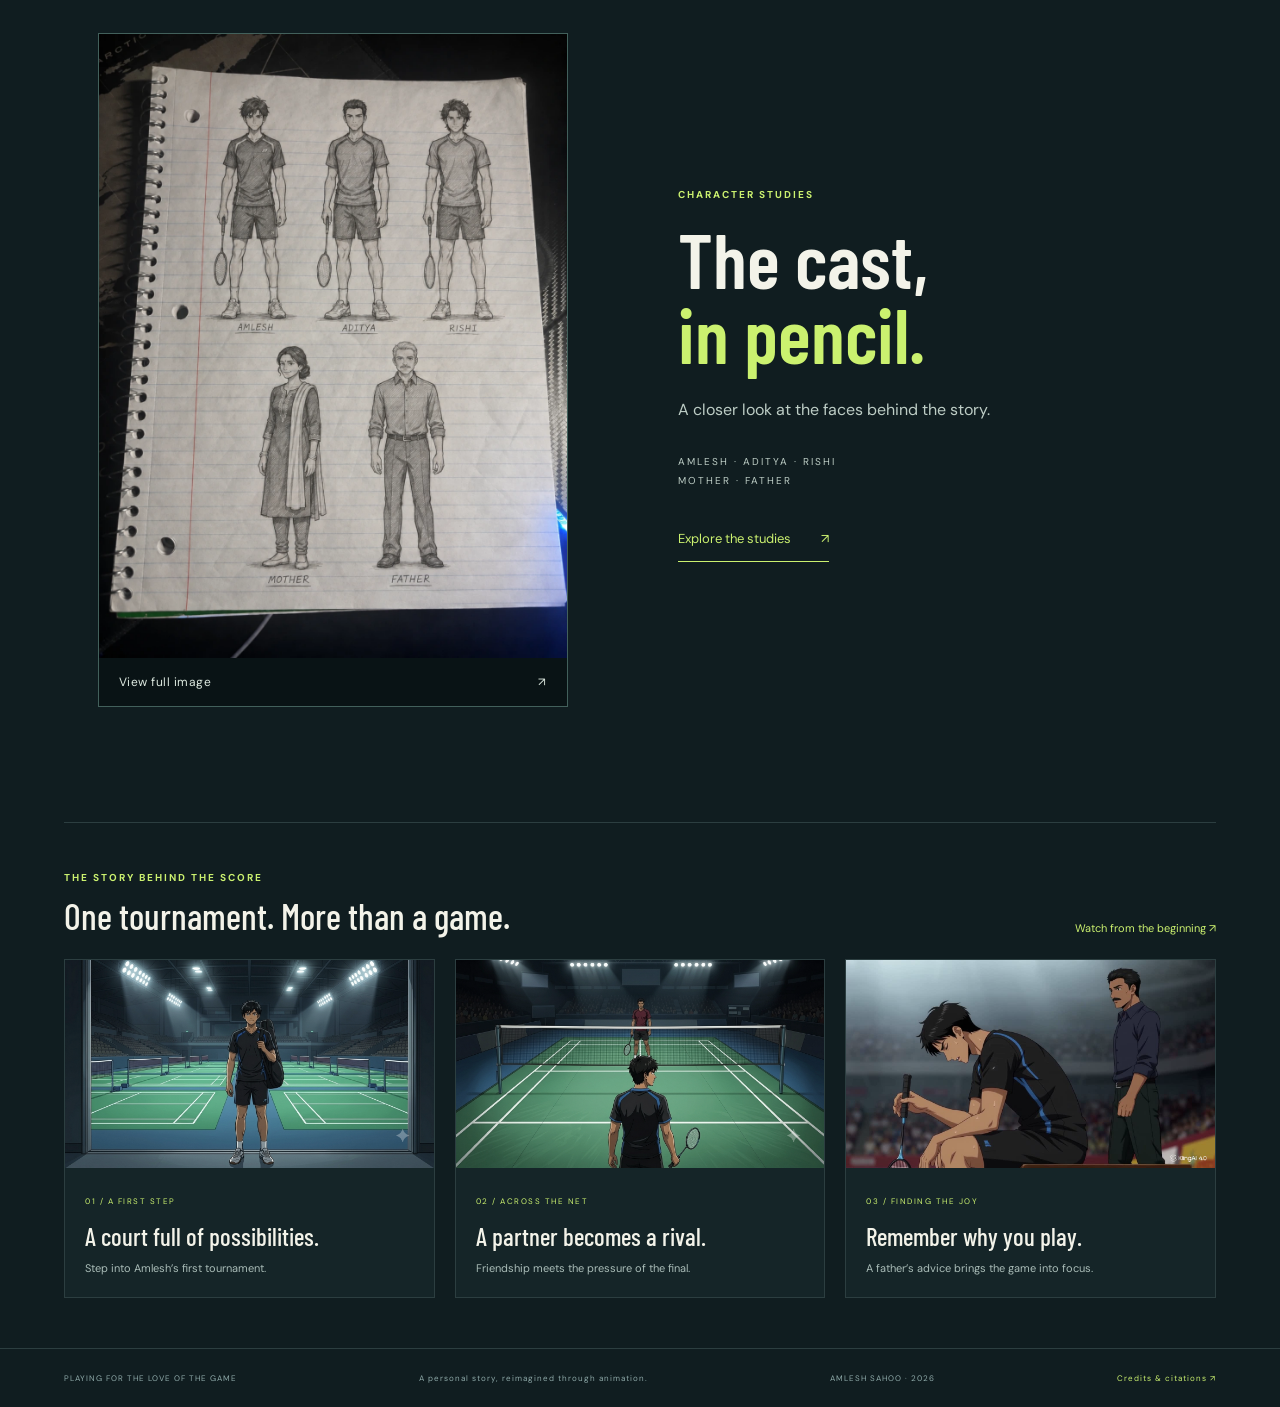
==== commit 715cce1f: "Add character studies gallery with accessible enlarged view" ====
--- a/index.html
+++ b/index.html
@@ -1 +1 @@
-<!doctype html><html lang="en"><head><meta charset="utf-8"><meta name="viewport" content="width=device-width,initial-scale=1"><title>Playing for the Love of the Game — Meet the Cast</title><meta name="description" content="Meet the people behind Amlesh's badminton story, then watch the animated short film."><link rel="stylesheet" href="style.css"></head><body><a class="skip" href="#main">Skip to content</a><header><a class="brand" href="index.html"><span class="brand-mark">羽</span><span>PLAYING FOR<br><strong>THE LOVE OF THE GAME</strong></span></a><nav aria-label="Main navigation"><a class="active" href="index.html">01 <span>The characters</span></a><a href="film.html">02 <span>The film ↗</span></a><a href="credits.html">03 <span>Credits</span></a></nav></header><main id="main"><section class="cinema-hero" aria-labelledby="hero-title"><video id="hero-video" muted loop playsinline preload="none" poster="assets/film-poster.jpg" aria-hidden="true" tabindex="-1"></video><div class="hero-shade"></div><div class="hero-copy"><p class="eyebrow">AN ORIGINAL SPORTS ANIME SHORT · BY AMLESH SAHOO</p><h1 id="hero-title">PLAYING FOR<br>THE LOVE<br><em>OF THE GAME.</em></h1><p class="hero-hook">Across the net stood his friend.<br>His toughest opponent was the pressure within.</p><div class="hero-actions"><a class="watch" href="film.html"><span class="play">▶</span> Watch the film <span>↗</span></a><a class="meet-link" href="#characters">Meet the characters ↓</a></div><p class="hero-meta">4 MIN 17 SEC · ENGLISH NARRATION &amp; CAPTIONS</p></div><button id="hero-motion" class="hero-motion" aria-label="Play background montage" hidden>Play motion</button><span class="hero-label" aria-hidden="true">ONE TOURNAMENT. MORE THAN A GAME.</span></section><section class="intro" id="characters"><div><p class="eyebrow">AN ORIGINAL SPORTS ANIME SHORT</p><h2 class="gallery-heading">Every point has<br><em>people behind it.</em></h2></div><p class="intro-copy">A player. A rival. A mentor.<br>And the people who remind him why he plays.<br><span>Meet the cast before you step onto the court.</span></p></section><section class="gallery" aria-label="Meet the characters"><div class="roster" role="group" aria-label="Select a character"></div><div class="stage-wrap"><div class="stage" tabindex="0" role="group" aria-label="Character views. Drag horizontally or use left and right arrow keys."><div class="stage-word" aria-hidden="true">AMLESH</div><div class="stage-top"><span>CHARACTER STUDY</span><span id="view-count">01 / 06</span></div><div class="floor" aria-hidden="true"></div><div class="sprite"><img id="character" src="assets/amlesh.png" alt="Amlesh in his black and blue badminton uniform" draggable="false"></div><div class="stage-bottom"><button id="prev" aria-label="Previous character angle">←</button><span id="angle">Front</span><button id="next" aria-label="Next character angle">→</button></div></div><div class="drag-note"><span>↔</span> Drag to explore · use arrows to change the angle</div></div><article class="bio" aria-live="polite"><p class="eyebrow" id="role"></p><h2 id="name"></h2><p class="tagline" id="tagline"></p><div class="rule"></div><p id="description"></p><dl><div><dt>ON THE COURT</dt><dd id="court"></dd></div><div><dt>IN THE STORY</dt><dd id="story"></dd></div></dl><a class="watch" href="film.html"><span class="play">▶</span> Watch the film <span>↗</span></a><p class="runtime">ANIMATED SHORT · 4 MIN 17 SEC</p></article></section><section class="story-section" aria-labelledby="story-heading"><div class="section-heading"><div><p class="eyebrow">THE STORY BEHIND THE SCORE</p><h2 id="story-heading">One tournament. More than a game.</h2></div><a href="film.html">Watch from the beginning ↗</a></div><div class="story-grid"><a class="story-card" href="film.html?t=16.5"><img src="assets/arrival.png" alt="Amlesh arrives at the tournament hall" loading="lazy"><div><span>01 / A FIRST STEP</span><h3>A court full of possibilities.</h3><p>Step into Amlesh’s first tournament.</p></div></a><a class="story-card" href="film.html?t=75.5"><img src="assets/faceoff.png" alt="Amlesh and Aditya face each other across the net" loading="lazy"><div><span>02 / ACROSS THE NET</span><h3>A partner becomes a rival.</h3><p>Friendship meets the pressure of the final.</p></div></a><a class="story-card" href="film.html?t=139"><img src="assets/father-scene.jpg" alt="Amlesh listens to his father beside the court" loading="lazy"><div><span>03 / FINDING THE JOY</span><h3>Remember why you play.</h3><p>A father’s advice brings the game into focus.</p></div></a></div></section></main><footer><span>PLAYING FOR THE LOVE OF THE GAME</span><span>A personal story, reimagined through animation.</span><span>AMLESH SAHOO · 2026</span><a href="credits.html">Credits &amp; citations ↗</a></footer><script src="app.js"></script><script src="motion.js"></script><script src="hero.js"></script></body></html>
+<!doctype html><html lang="en"><head><meta charset="utf-8"><meta name="viewport" content="width=device-width,initial-scale=1"><title>Playing for the Love of the Game — Meet the Cast</title><meta name="description" content="Meet the people behind Amlesh's badminton story, then watch the animated short film."><link rel="stylesheet" href="style.css"></head><body><a class="skip" href="#main">Skip to content</a><header><a class="brand" href="index.html"><span class="brand-mark">羽</span><span>PLAYING FOR<br><strong>THE LOVE OF THE GAME</strong></span></a><nav aria-label="Main navigation"><a class="active" href="index.html">01 <span>The characters</span></a><a href="film.html">02 <span>The film ↗</span></a><a href="credits.html">03 <span>Credits</span></a></nav></header><main id="main"><section class="cinema-hero" aria-labelledby="hero-title"><video id="hero-video" muted loop playsinline preload="none" poster="assets/film-poster.jpg" aria-hidden="true" tabindex="-1"></video><div class="hero-shade"></div><div class="hero-copy"><p class="eyebrow">AN ORIGINAL SPORTS ANIME SHORT · BY AMLESH SAHOO</p><h1 id="hero-title">PLAYING FOR<br>THE LOVE<br><em>OF THE GAME.</em></h1><p class="hero-hook">Across the net stood his friend.<br>His toughest opponent was the pressure within.</p><div class="hero-actions"><a class="watch" href="film.html"><span class="play">▶</span> Watch the film <span>↗</span></a><a class="meet-link" href="#characters">Meet the characters ↓</a></div><p class="hero-meta">4 MIN 17 SEC · ENGLISH NARRATION &amp; CAPTIONS</p></div><button id="hero-motion" class="hero-motion" aria-label="Play background montage" hidden>Play motion</button><span class="hero-label" aria-hidden="true">ONE TOURNAMENT. MORE THAN A GAME.</span></section><section class="intro" id="characters"><div><p class="eyebrow">AN ORIGINAL SPORTS ANIME SHORT</p><h2 class="gallery-heading">Every point has<br><em>people behind it.</em></h2></div><p class="intro-copy">A player. A rival. A mentor.<br>And the people who remind him why he plays.<br><span>Meet the cast before you step onto the court.</span></p></section><section class="gallery" aria-label="Meet the characters"><div class="roster" role="group" aria-label="Select a character"></div><div class="stage-wrap"><div class="stage" tabindex="0" role="group" aria-label="Character views. Drag horizontally or use left and right arrow keys."><div class="stage-word" aria-hidden="true">AMLESH</div><div class="stage-top"><span>CHARACTER STUDY</span><span id="view-count">01 / 06</span></div><div class="floor" aria-hidden="true"></div><div class="sprite"><img id="character" src="assets/amlesh.png" alt="Amlesh in his black and blue badminton uniform" draggable="false"></div><div class="stage-bottom"><button id="prev" aria-label="Previous character angle">←</button><span id="angle">Front</span><button id="next" aria-label="Next character angle">→</button></div></div><div class="drag-note"><span>↔</span> Drag to explore · use arrows to change the angle</div></div><article class="bio" aria-live="polite"><p class="eyebrow" id="role"></p><h2 id="name"></h2><p class="tagline" id="tagline"></p><div class="rule"></div><p id="description"></p><dl><div><dt>ON THE COURT</dt><dd id="court"></dd></div><div><dt>IN THE STORY</dt><dd id="story"></dd></div></dl><a class="watch" href="film.html"><span class="play">▶</span> Watch the film <span>↗</span></a><p class="runtime">ANIMATED SHORT · 4 MIN 17 SEC</p></article></section><section class="sketch-section" id="character-studies" aria-labelledby="sketch-heading"><div class="sketch-art"><button class="sketch-open" aria-label="Enlarge the character studies"><img src="assets/character-studies.webp" alt="Pencil-style studies of Amlesh, Aditya, Rishi, Mother, and Father on a lined notebook page" loading="lazy" width="1086" height="1448"><span>View full image <span aria-hidden="true">↗</span></span></button></div><div class="sketch-copy"><p class="eyebrow">CHARACTER STUDIES</p><h2 id="sketch-heading">The cast,<br><em>in pencil.</em></h2><p>A closer look at the faces behind the story.</p><p class="sketch-names">AMLESH · ADITYA · RISHI<br>MOTHER · FATHER</p><button class="sketch-open sketch-view">Explore the studies <span aria-hidden="true">↗</span></button></div></section><dialog class="sketch-dialog" aria-label="Character studies enlarged"><button class="sketch-close" aria-label="Close enlarged character studies">Close ✕</button><img src="assets/character-studies.webp" alt="Enlarged pencil-style studies of all five characters on a lined notebook page"></dialog><section class="story-section" aria-labelledby="story-heading"><div class="section-heading"><div><p class="eyebrow">THE STORY BEHIND THE SCORE</p><h2 id="story-heading">One tournament. More than a game.</h2></div><a href="film.html">Watch from the beginning ↗</a></div><div class="story-grid"><a class="story-card" href="film.html?t=16.5"><img src="assets/arrival.png" alt="Amlesh arrives at the tournament hall" loading="lazy"><div><span>01 / A FIRST STEP</span><h3>A court full of possibilities.</h3><p>Step into Amlesh’s first tournament.</p></div></a><a class="story-card" href="film.html?t=75.5"><img src="assets/faceoff.png" alt="Amlesh and Aditya face each other across the net" loading="lazy"><div><span>02 / ACROSS THE NET</span><h3>A partner becomes a rival.</h3><p>Friendship meets the pressure of the final.</p></div></a><a class="story-card" href="film.html?t=139"><img src="assets/father-scene.jpg" alt="Amlesh listens to his father beside the court" loading="lazy"><div><span>03 / FINDING THE JOY</span><h3>Remember why you play.</h3><p>A father’s advice brings the game into focus.</p></div></a></div></section></main><footer><span>PLAYING FOR THE LOVE OF THE GAME</span><span>A personal story, reimagined through animation.</span><span>AMLESH SAHOO · 2026</span><a href="credits.html">Credits &amp; citations ↗</a></footer><script src="app.js"></script><script src="motion.js"></script><script src="hero.js"></script><script src="studies.js"></script></body></html>
--- a/style.css
+++ b/style.css
@@ -24,3 +24,5 @@
 @media(max-width:650px){.player-caption{flex-wrap:wrap}.player-tools{justify-content:flex-start}.is-cinema .player-caption>span{display:none}.is-cinema .screen video{max-height:calc(100dvh - 110px)}}
 
 .mla-entries{max-width:920px}.mla-entries p{padding-left:2em;text-indent:-2em;font-size:14px;line-height:1.9;color:#d5dfd0;margin:0 0 18px;overflow-wrap:anywhere}.citation-note{font-size:12px;line-height:1.8;color:#a9bfba;max-width:850px}.transcript-section{padding:22px 0;border-bottom:1px solid var(--line)}.transcript-section summary{cursor:pointer;color:var(--accent);font-size:14px;padding:10px 0}.transcript-section details>div{max-width:850px;padding:12px 0}.transcript-section p{font-size:13px;line-height:1.9;color:#b4c4bf}.transcript-section p span{color:var(--accent);margin-right:14px;font-size:11px;white-space:nowrap}.transcript-section>p a{color:var(--accent);text-decoration:underline;text-underline-offset:4px}.gallery-heading{font:600 clamp(44px,4.8vw,72px)/.98 'Barlow Condensed',Impact,sans-serif;letter-spacing:-1px;margin:18px 0 0}.gallery-heading em{font-style:normal;color:var(--accent)}@media(max-width:520px){.gallery-heading{font-size:48px}.mla-entries p{font-size:13px}}
+
+.sketch-section{display:grid;grid-template-columns:minmax(0,1fr) minmax(0,1fr);gap:clamp(30px,6vw,90px);align-items:center;padding:80px 0;border-top:1px solid var(--line)}.sketch-art{max-width:470px;width:100%;margin:auto}.sketch-open{cursor:pointer}.sketch-art button{display:block;padding:0;width:100%;border:1px solid #42605b;background:#091315;color:#dce8df;text-align:left}.sketch-art img{display:block;width:100%;height:auto}.sketch-art button>span{display:flex;justify-content:space-between;padding:16px 20px;font-size:12px;letter-spacing:.5px}.sketch-copy h2{font:600 clamp(50px,6vw,82px)/.98 'Barlow Condensed',Impact,sans-serif;margin:20px 0 24px}.sketch-copy h2 em{font-style:normal;color:var(--accent)}.sketch-copy>p:not(.eyebrow){color:#bdcdc5;line-height:1.9}.sketch-copy .sketch-names{font-size:10px;letter-spacing:2px;margin:26px 0}.sketch-view{background:none;color:var(--accent);border:0;border-bottom:1px solid var(--accent);padding:14px 0;font:inherit;font-size:13px;display:flex;gap:30px}.sketch-dialog{max-width:min(94vw,1000px);width:fit-content;max-height:94dvh;padding:55px 14px 14px;background:#081214;border:1px solid #6a8077;color:white;overflow:auto}.sketch-dialog::backdrop{background:#020707ed}.sketch-dialog img{display:block;max-width:100%;max-height:80dvh;object-fit:contain;margin:auto}.sketch-close{position:absolute;right:14px;top:8px;min-height:40px;padding:8px 12px;background:none;border:1px solid #6a8077;color:#edf5ed;cursor:pointer}.sketch-open:focus-visible,.sketch-close:focus-visible{outline:3px solid var(--accent);outline-offset:5px}@media(max-width:650px){.sketch-section{grid-template-columns:1fr;padding:48px 0;gap:30px}.sketch-copy{grid-row:1}.sketch-copy h2{font-size:58px}.sketch-art{max-width:440px}.sketch-dialog{padding:56px 8px 8px;max-width:96vw}.sketch-dialog img{max-height:78dvh}}
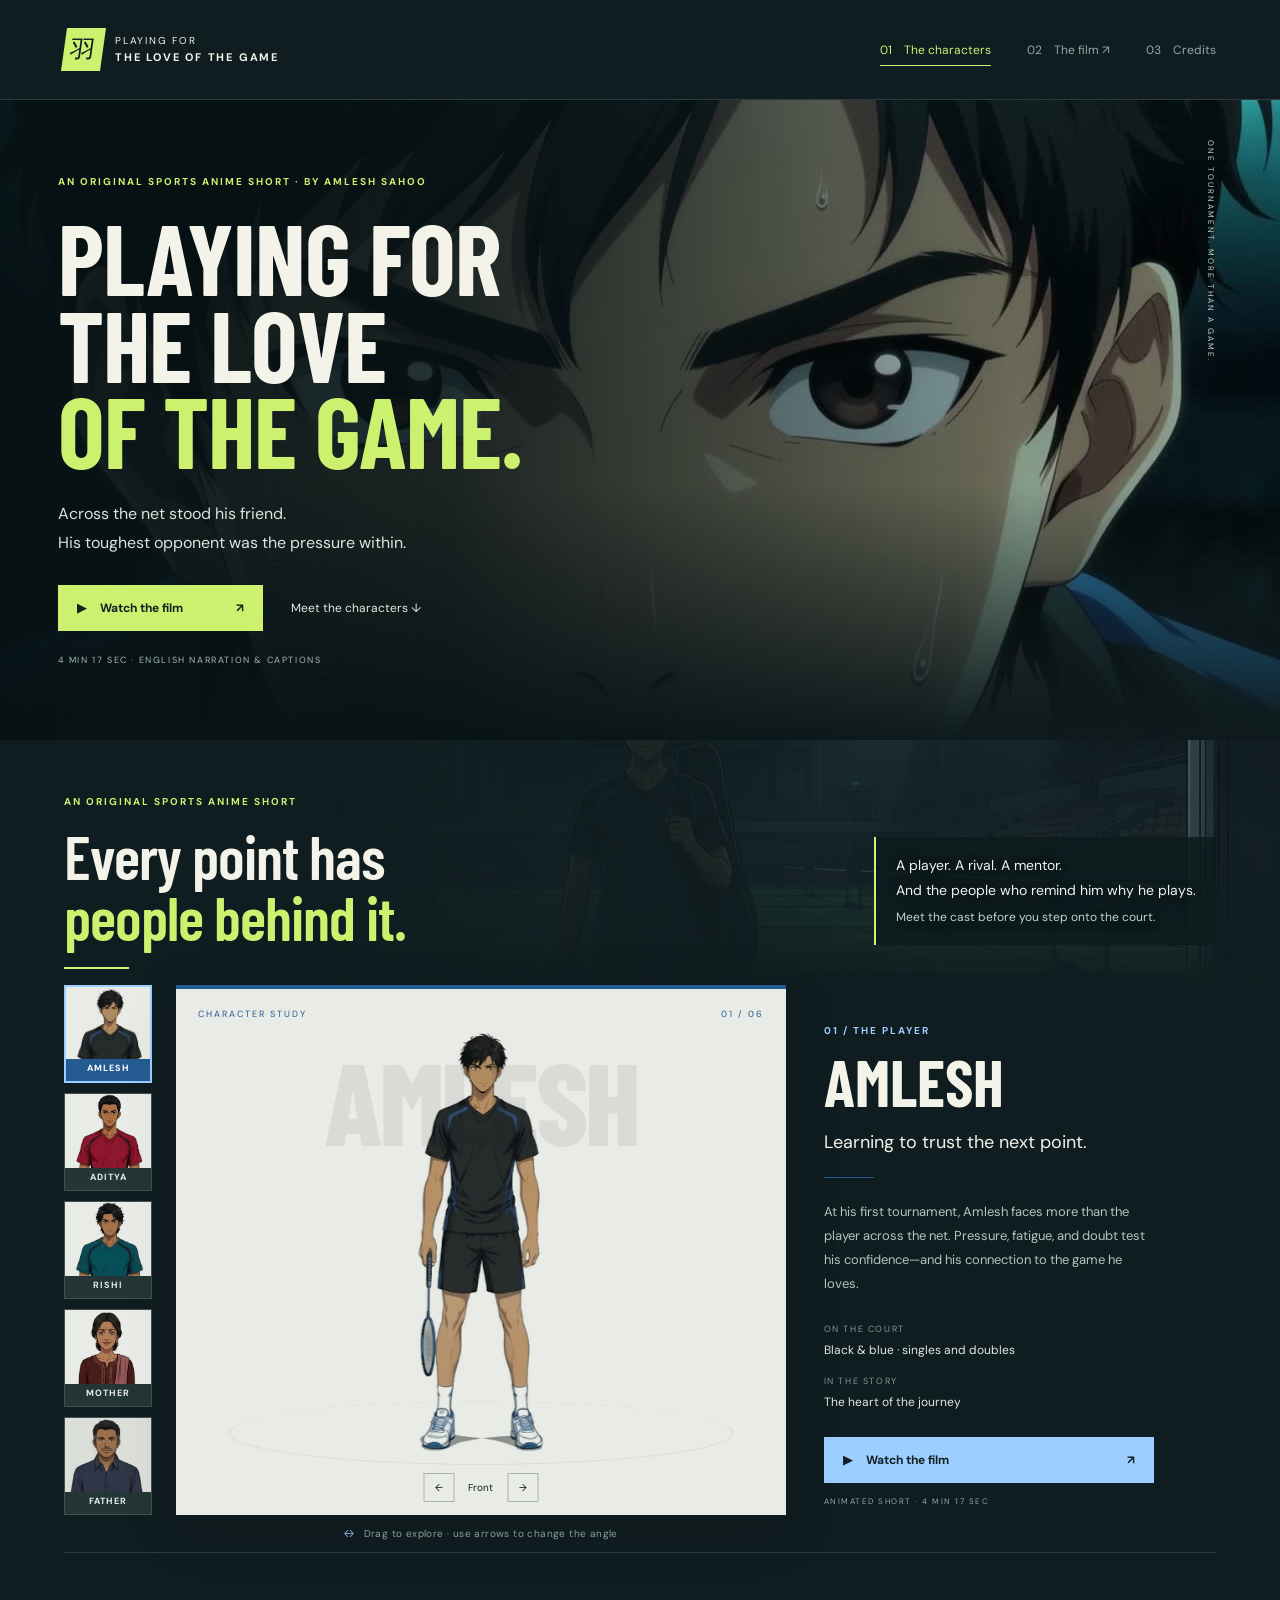
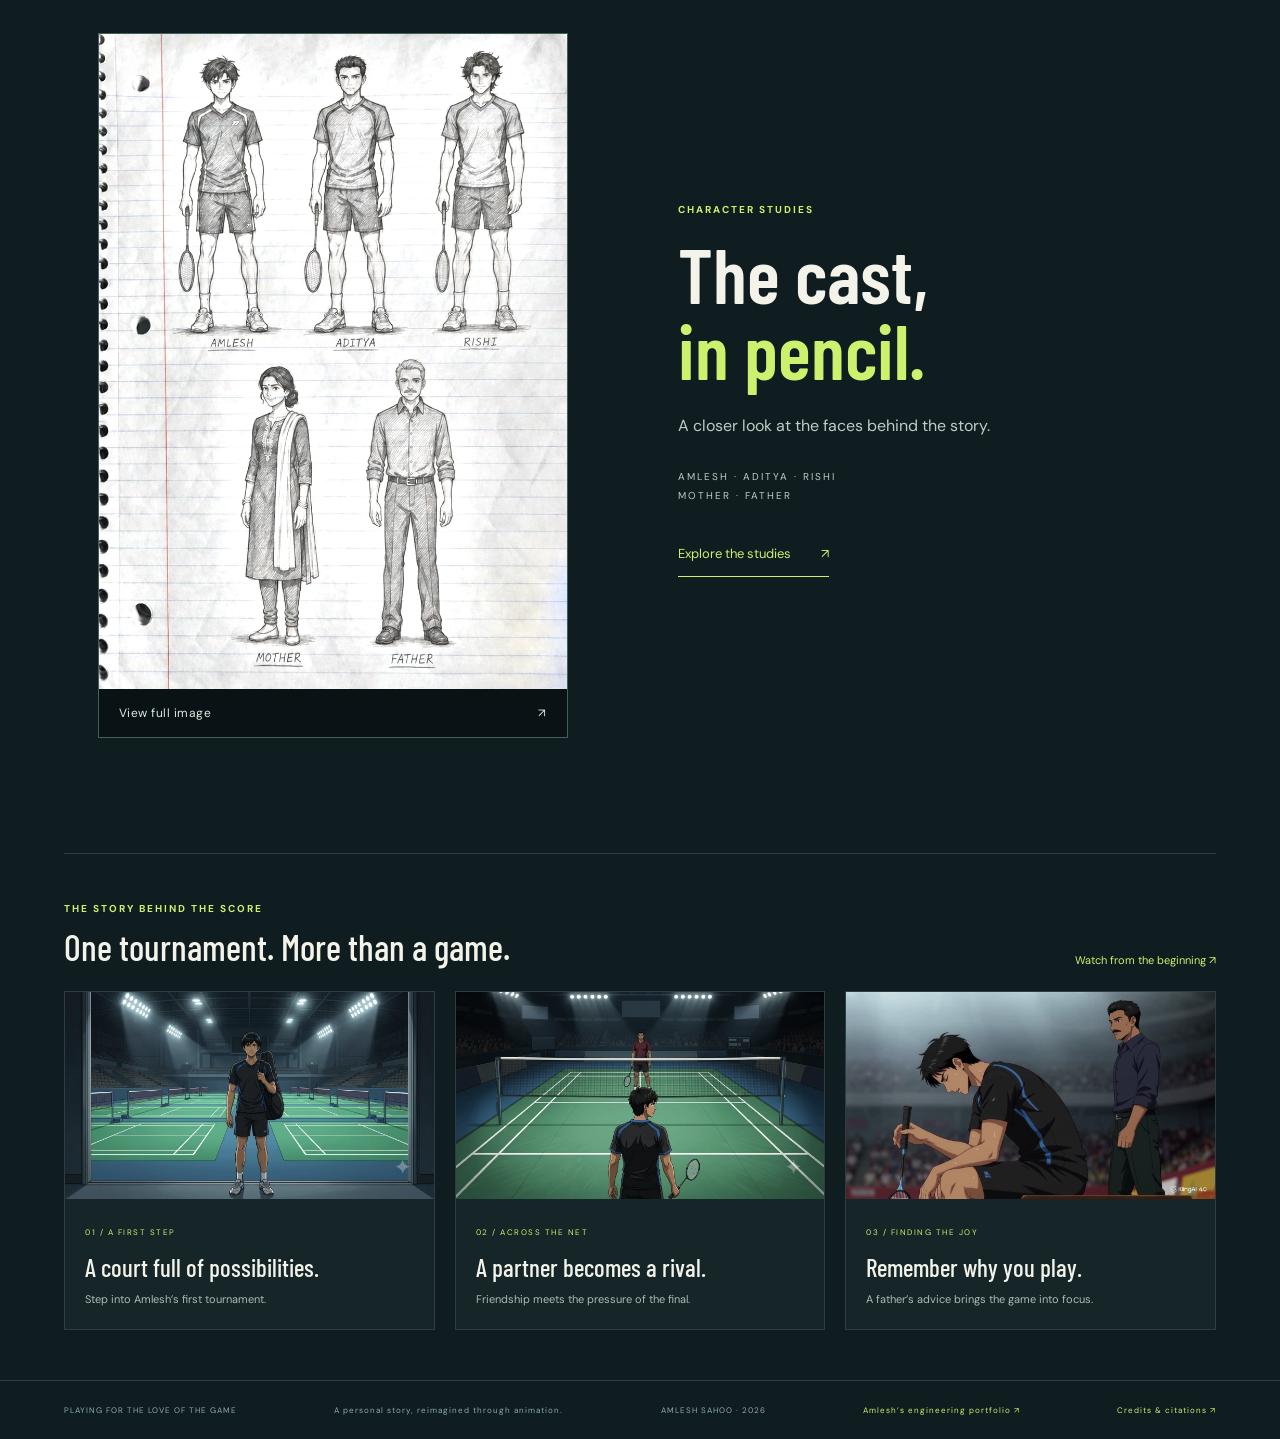
==== commit fdc7e9d8: "Polish site: previews, lighter images, cleaner character viewer - Open Graph/Twitter preview tags, d" ====
--- a/index.html
+++ b/index.html
@@ -1 +1 @@
-<!doctype html><html lang="en"><head><meta charset="utf-8"><meta name="viewport" content="width=device-width,initial-scale=1"><title>Playing for the Love of the Game — Meet the Cast</title><meta name="description" content="Meet the people behind Amlesh's badminton story, then watch the animated short film."><link rel="stylesheet" href="style.css"></head><body><a class="skip" href="#main">Skip to content</a><header><a class="brand" href="index.html"><span class="brand-mark">羽</span><span>PLAYING FOR<br><strong>THE LOVE OF THE GAME</strong></span></a><nav aria-label="Main navigation"><a class="active" href="index.html">01 <span>The characters</span></a><a href="film.html">02 <span>The film ↗</span></a><a href="credits.html">03 <span>Credits</span></a></nav></header><main id="main"><section class="cinema-hero" aria-labelledby="hero-title"><video id="hero-video" muted loop playsinline preload="none" poster="assets/film-poster.jpg" aria-hidden="true" tabindex="-1"></video><div class="hero-shade"></div><div class="hero-copy"><p class="eyebrow">AN ORIGINAL SPORTS ANIME SHORT · BY AMLESH SAHOO</p><h1 id="hero-title">PLAYING FOR<br>THE LOVE<br><em>OF THE GAME.</em></h1><p class="hero-hook">Across the net stood his friend.<br>His toughest opponent was the pressure within.</p><div class="hero-actions"><a class="watch" href="film.html"><span class="play">▶</span> Watch the film <span>↗</span></a><a class="meet-link" href="#characters">Meet the characters ↓</a></div><p class="hero-meta">4 MIN 17 SEC · ENGLISH NARRATION &amp; CAPTIONS</p></div><button id="hero-motion" class="hero-motion" aria-label="Play background montage" hidden>Play motion</button><span class="hero-label" aria-hidden="true">ONE TOURNAMENT. MORE THAN A GAME.</span></section><section class="intro" id="characters"><div><p class="eyebrow">AN ORIGINAL SPORTS ANIME SHORT</p><h2 class="gallery-heading">Every point has<br><em>people behind it.</em></h2></div><p class="intro-copy">A player. A rival. A mentor.<br>And the people who remind him why he plays.<br><span>Meet the cast before you step onto the court.</span></p></section><section class="gallery" aria-label="Meet the characters"><div class="roster" role="group" aria-label="Select a character"></div><div class="stage-wrap"><div class="stage" tabindex="0" role="group" aria-label="Character views. Drag horizontally or use left and right arrow keys."><div class="stage-word" aria-hidden="true">AMLESH</div><div class="stage-top"><span>CHARACTER STUDY</span><span id="view-count">01 / 06</span></div><div class="floor" aria-hidden="true"></div><div class="sprite"><img id="character" src="assets/amlesh.png" alt="Amlesh in his black and blue badminton uniform" draggable="false"></div><div class="stage-bottom"><button id="prev" aria-label="Previous character angle">←</button><span id="angle">Front</span><button id="next" aria-label="Next character angle">→</button></div></div><div class="drag-note"><span>↔</span> Drag to explore · use arrows to change the angle</div></div><article class="bio" aria-live="polite"><p class="eyebrow" id="role"></p><h2 id="name"></h2><p class="tagline" id="tagline"></p><div class="rule"></div><p id="description"></p><dl><div><dt>ON THE COURT</dt><dd id="court"></dd></div><div><dt>IN THE STORY</dt><dd id="story"></dd></div></dl><a class="watch" href="film.html"><span class="play">▶</span> Watch the film <span>↗</span></a><p class="runtime">ANIMATED SHORT · 4 MIN 17 SEC</p></article></section><section class="sketch-section" id="character-studies" aria-labelledby="sketch-heading"><div class="sketch-art"><button class="sketch-open" aria-label="Enlarge the character studies"><img src="assets/character-studies.webp" alt="Pencil-style studies of Amlesh, Aditya, Rishi, Mother, and Father on a lined notebook page" loading="lazy" width="1086" height="1448"><span>View full image <span aria-hidden="true">↗</span></span></button></div><div class="sketch-copy"><p class="eyebrow">CHARACTER STUDIES</p><h2 id="sketch-heading">The cast,<br><em>in pencil.</em></h2><p>A closer look at the faces behind the story.</p><p class="sketch-names">AMLESH · ADITYA · RISHI<br>MOTHER · FATHER</p><button class="sketch-open sketch-view">Explore the studies <span aria-hidden="true">↗</span></button></div></section><dialog class="sketch-dialog" aria-label="Character studies enlarged"><button class="sketch-close" aria-label="Close enlarged character studies">Close ✕</button><img src="assets/character-studies.webp" alt="Enlarged pencil-style studies of all five characters on a lined notebook page"></dialog><section class="story-section" aria-labelledby="story-heading"><div class="section-heading"><div><p class="eyebrow">THE STORY BEHIND THE SCORE</p><h2 id="story-heading">One tournament. More than a game.</h2></div><a href="film.html">Watch from the beginning ↗</a></div><div class="story-grid"><a class="story-card" href="film.html?t=16.5"><img src="assets/arrival.png" alt="Amlesh arrives at the tournament hall" loading="lazy"><div><span>01 / A FIRST STEP</span><h3>A court full of possibilities.</h3><p>Step into Amlesh’s first tournament.</p></div></a><a class="story-card" href="film.html?t=75.5"><img src="assets/faceoff.png" alt="Amlesh and Aditya face each other across the net" loading="lazy"><div><span>02 / ACROSS THE NET</span><h3>A partner becomes a rival.</h3><p>Friendship meets the pressure of the final.</p></div></a><a class="story-card" href="film.html?t=139"><img src="assets/father-scene.jpg" alt="Amlesh listens to his father beside the court" loading="lazy"><div><span>03 / FINDING THE JOY</span><h3>Remember why you play.</h3><p>A father’s advice brings the game into focus.</p></div></a></div></section></main><footer><span>PLAYING FOR THE LOVE OF THE GAME</span><span>A personal story, reimagined through animation.</span><span>AMLESH SAHOO · 2026</span><a href="credits.html">Credits &amp; citations ↗</a></footer><script src="app.js"></script><script src="motion.js"></script><script src="hero.js"></script><script src="studies.js"></script></body></html>
+<!doctype html><html lang="en"><head><meta charset="utf-8"><meta name="viewport" content="width=device-width,initial-scale=1"><title>Playing for the Love of the Game — Meet the Cast</title><meta name="description" content="Meet the cast of Amlesh Sahoo's animated badminton short, then watch the 4-minute film about pressure, friendship and finding the joy of the game."><link rel="canonical" href="https://buffer-cloud.github.io/playing-for-love/"><link rel="icon" href="assets/favicon.svg" type="image/svg+xml"><meta name="theme-color" content="#101d20"><meta property="og:type" content="website"><meta property="og:site_name" content="Playing for the Love of the Game"><meta property="og:title" content="Playing for the Love of the Game — an animated badminton short"><meta property="og:description" content="Meet the cast of Amlesh Sahoo's animated badminton short, then watch the 4-minute film about pressure, friendship and finding the joy of the game."><meta property="og:url" content="https://buffer-cloud.github.io/playing-for-love/"><meta property="og:image" content="https://buffer-cloud.github.io/playing-for-love/assets/film-poster.jpg"><meta property="og:image:width" content="1280"><meta property="og:image:height" content="720"><meta property="og:image:alt" content="Close-up of Amlesh, focused before the deciding game"><meta name="twitter:card" content="summary_large_image"><meta name="twitter:title" content="Playing for the Love of the Game — an animated badminton short"><meta name="twitter:description" content="Meet the cast of Amlesh Sahoo's animated badminton short, then watch the 4-minute film about pressure, friendship and finding the joy of the game."><meta name="twitter:image" content="https://buffer-cloud.github.io/playing-for-love/assets/film-poster.jpg"><link rel="stylesheet" href="style.css"></head><body><a class="skip" href="#main">Skip to content</a><header><a class="brand" href="index.html"><span class="brand-mark">羽</span><span>PLAYING FOR<br><strong>THE LOVE OF THE GAME</strong></span></a><nav aria-label="Main navigation"><a class="active" href="index.html">01 <span>The characters</span></a><a href="film.html">02 <span>The film ↗</span></a><a href="credits.html">03 <span>Credits</span></a></nav></header><main id="main"><section class="cinema-hero" aria-labelledby="hero-title"><video id="hero-video" muted loop playsinline preload="none" poster="assets/film-poster.jpg" aria-hidden="true" tabindex="-1"></video><div class="hero-shade"></div><div class="hero-copy"><p class="eyebrow">AN ORIGINAL SPORTS ANIME SHORT · BY AMLESH SAHOO</p><h1 id="hero-title">PLAYING FOR<br>THE LOVE<br><em>OF THE GAME.</em></h1><p class="hero-hook">Across the net stood his friend.<br>His toughest opponent was the pressure within.</p><div class="hero-actions"><a class="watch" href="film.html"><span class="play">▶</span> Watch the film <span>↗</span></a><a class="meet-link" href="#characters">Meet the characters ↓</a></div><p class="hero-meta">4 MIN 17 SEC · ENGLISH NARRATION &amp; CAPTIONS</p></div><button id="hero-motion" class="hero-motion" aria-label="Play background montage" hidden>Play motion</button><span class="hero-label" aria-hidden="true">ONE TOURNAMENT. MORE THAN A GAME.</span></section><section class="intro" id="characters"><div><p class="eyebrow">AN ORIGINAL SPORTS ANIME SHORT</p><h2 class="gallery-heading">Every point has<br><em>people behind it.</em></h2></div><p class="intro-copy">A player. A rival. A mentor.<br>And the people who remind him why he plays.<br><span>Meet the cast before you step onto the court.</span></p></section><section class="gallery" aria-label="Meet the characters"><div class="roster" role="group" aria-label="Select a character"></div><div class="stage-wrap"><div class="stage" tabindex="0" role="group" aria-label="Character views. Drag horizontally or use left and right arrow keys."><div class="stage-word" aria-hidden="true">AMLESH</div><div class="stage-top"><span>CHARACTER STUDY</span><span id="view-count">01 / 06</span></div><div class="floor" aria-hidden="true"></div><div class="sprite"><img id="character" src="assets/amlesh.webp" alt="Amlesh in his black and blue badminton uniform" draggable="false"></div><div class="stage-bottom"><button id="prev" aria-label="Previous character angle">←</button><span id="angle">Front</span><button id="next" aria-label="Next character angle">→</button></div></div><div class="drag-note"><span>↔</span> Drag to explore · use arrows to change the angle</div></div><article class="bio" aria-live="polite"><p class="eyebrow" id="role"></p><h2 id="name"></h2><p class="tagline" id="tagline"></p><div class="rule"></div><p id="description"></p><dl><div><dt>ON THE COURT</dt><dd id="court"></dd></div><div><dt>IN THE STORY</dt><dd id="story"></dd></div></dl><a class="watch" href="film.html"><span class="play">▶</span> Watch the film <span>↗</span></a><p class="runtime">ANIMATED SHORT · 4 MIN 17 SEC</p></article></section><section class="sketch-section" id="character-studies" aria-labelledby="sketch-heading"><div class="sketch-art"><button class="sketch-open" aria-label="Enlarge the character studies"><img src="assets/character-studies-page.webp" alt="Pencil-style studies of Amlesh, Aditya, Rishi, Mother, and Father on a lined notebook page" loading="lazy" width="900" height="1260"><span>View full image <span aria-hidden="true">↗</span></span></button></div><div class="sketch-copy"><p class="eyebrow">CHARACTER STUDIES</p><h2 id="sketch-heading">The cast,<br><em>in pencil.</em></h2><p>A closer look at the faces behind the story.</p><p class="sketch-names">AMLESH · ADITYA · RISHI<br>MOTHER · FATHER</p><button class="sketch-open sketch-view">Explore the studies <span aria-hidden="true">↗</span></button></div></section><dialog class="sketch-dialog" aria-label="Character studies enlarged"><button class="sketch-close" aria-label="Close enlarged character studies">Close ✕</button><img src="assets/character-studies-page.webp" width="900" height="1260" alt="Enlarged pencil-style studies of all five characters on a lined notebook page"></dialog><section class="story-section" aria-labelledby="story-heading"><div class="section-heading"><div><p class="eyebrow">THE STORY BEHIND THE SCORE</p><h2 id="story-heading">One tournament. More than a game.</h2></div><a href="film.html">Watch from the beginning ↗</a></div><div class="story-grid"><a class="story-card" href="film.html?t=16.5"><img src="assets/arrival.webp" alt="Amlesh arrives at the tournament hall" loading="lazy"><div><span>01 / A FIRST STEP</span><h3>A court full of possibilities.</h3><p>Step into Amlesh’s first tournament.</p></div></a><a class="story-card" href="film.html?t=75.5"><img src="assets/faceoff.webp" alt="Amlesh and Aditya face each other across the net" loading="lazy"><div><span>02 / ACROSS THE NET</span><h3>A partner becomes a rival.</h3><p>Friendship meets the pressure of the final.</p></div></a><a class="story-card" href="film.html?t=139"><img src="assets/father-scene.jpg" alt="Amlesh listens to his father beside the court" loading="lazy"><div><span>03 / FINDING THE JOY</span><h3>Remember why you play.</h3><p>A father’s advice brings the game into focus.</p></div></a></div></section></main><footer><span>PLAYING FOR THE LOVE OF THE GAME</span><span>A personal story, reimagined through animation.</span><span>AMLESH SAHOO · 2026</span><a href="https://buffer-cloud.github.io/" target="_blank" rel="noopener">Amlesh’s engineering portfolio ↗</a><a href="credits.html">Credits &amp; citations ↗</a></footer><script src="app.js"></script><script src="motion.js"></script><script src="hero.js"></script><script src="studies.js"></script></body></html>
--- a/style.css
+++ b/style.css
@@ -3,7 +3,7 @@
 
 .sprite{mask-image:linear-gradient(to right,transparent,#000 6px,#000 calc(100% - 6px),transparent)}
 /* A quiet cinematic frame around the original character art. */
-.intro{position:relative;isolation:isolate;min-height:245px;padding-top:42px;padding-bottom:38px}.intro:before{content:'';position:absolute;inset:0 -5.56%;z-index:-1;background:linear-gradient(90deg,#101d20 25%,#101d20d9 58%,#101d2080),linear-gradient(0deg,#101d20,transparent 60%),url('assets/arrival.png') center 43%/cover;opacity:.8}.intro-copy{position:relative}.stage{box-shadow:0 14px 50px #0002}.cast-button{transition:transform .2s,border-color .2s}.cast-button:hover{transform:translateX(3px);border-color:var(--accent)}.watch{transition:background .2s,transform .2s}.watch:hover{background:#dcff8d;transform:translateY(-2px)}.story-section{border-top:1px solid var(--line);padding:38px 0 50px;margin-top:35px}.section-heading{display:flex;align-items:end;justify-content:space-between;gap:20px;margin-bottom:24px}.section-heading h2{font:500 36px/1.1 'Barlow Condensed',sans-serif;margin:12px 0 0}.section-heading>a{color:var(--accent);font-size:11px}.story-grid{display:grid;grid-template-columns:repeat(3,1fr);gap:20px}.story-card{border:1px solid var(--line);background:#152528;overflow:hidden;transition:border-color .2s}.story-card:hover{border-color:#88a65e}.story-card img{display:block;width:100%;aspect-ratio:16/9;object-fit:cover;filter:saturate(.8);transition:filter .2s}.story-card:hover img{filter:saturate(1)}.story-card>div{padding:20px}.story-card span{font-size:8px;letter-spacing:1.5px;color:var(--accent)}.story-card h3{font:500 25px 'Barlow Condensed',sans-serif;margin:12px 0 8px}.story-card p{font-size:11px;line-height:1.7;color:#aabdb8;margin:0}.screen{border:1px solid #40534d;border-radius:4px;overflow:hidden}.player-caption{display:flex;justify-content:space-between;align-items:center;gap:18px;padding:16px 0;color:var(--muted);font-size:11px}.player-caption button{border:1px solid #46594f;background:transparent;padding:8px 12px;color:#dbe8d6;font-size:10px;cursor:pointer;white-space:nowrap}.player-caption button[aria-pressed=true]{border-color:var(--accent);color:var(--accent)}.chapters{padding:8px 0 24px;border-bottom:1px solid var(--line)}.chapter-list{display:grid;grid-template-columns:repeat(6,1fr);gap:8px;margin-top:16px}.chapter-list button{cursor:pointer;background:#17292b;color:#e6eee1;border:1px solid #304748;text-align:left;padding:14px 12px;font-size:11px;line-height:1.5;min-height:72px}.chapter-list button span{display:block;font-size:10px;letter-spacing:1px;color:#8fa79e;margin-bottom:6px}.chapter-list button:hover,.chapter-list button[aria-current=true]{border-color:var(--accent)}.chapter-list button[aria-current=true] span{color:var(--accent)}@media(max-width:850px){.story-grid{gap:12px}.story-card>div{padding:14px}.chapter-list{grid-template-columns:repeat(3,1fr)}}@media(max-width:520px){.intro{min-height:200px;padding-top:30px}.intro:before{background:linear-gradient(90deg,#101d20f2,#101d20b0),url('assets/arrival.png') center/cover}.section-heading{display:block}.section-heading>a{display:inline-block;margin-top:18px}.section-heading h2{font-size:30px}.story-grid{grid-template-columns:1fr}.story-card{display:grid;grid-template-columns:40% 1fr}.story-card img{height:100%;aspect-ratio:auto;object-fit:cover}.story-card h3{font-size:23px}.player-caption{align-items:start;line-height:1.6}.chapter-list{grid-template-columns:repeat(2,1fr)}}
+.intro{position:relative;isolation:isolate;min-height:245px;padding-top:42px;padding-bottom:38px}.intro:before{content:'';position:absolute;inset:0 -5.56%;z-index:-1;background:linear-gradient(90deg,#101d20 25%,#101d20d9 58%,#101d2080),linear-gradient(0deg,#101d20,transparent 60%),url('assets/arrival.webp') center 43%/cover;opacity:.8}.intro-copy{position:relative}.stage{box-shadow:0 14px 50px #0002}.cast-button{transition:transform .2s,border-color .2s}.cast-button:hover{transform:translateX(3px);border-color:var(--accent)}.watch{transition:background .2s,transform .2s}.watch:hover{background:#dcff8d;transform:translateY(-2px)}.story-section{border-top:1px solid var(--line);padding:38px 0 50px;margin-top:35px}.section-heading{display:flex;align-items:end;justify-content:space-between;gap:20px;margin-bottom:24px}.section-heading h2{font:500 36px/1.1 'Barlow Condensed',sans-serif;margin:12px 0 0}.section-heading>a{color:var(--accent);font-size:11px}.story-grid{display:grid;grid-template-columns:repeat(3,1fr);gap:20px}.story-card{border:1px solid var(--line);background:#152528;overflow:hidden;transition:border-color .2s}.story-card:hover{border-color:#88a65e}.story-card img{display:block;width:100%;aspect-ratio:16/9;object-fit:cover;filter:saturate(.8);transition:filter .2s}.story-card:hover img{filter:saturate(1)}.story-card>div{padding:20px}.story-card span{font-size:8px;letter-spacing:1.5px;color:var(--accent)}.story-card h3{font:500 25px 'Barlow Condensed',sans-serif;margin:12px 0 8px}.story-card p{font-size:11px;line-height:1.7;color:#aabdb8;margin:0}.screen{border:1px solid #40534d;border-radius:4px;overflow:hidden}.player-caption{display:flex;justify-content:space-between;align-items:center;gap:18px;padding:16px 0;color:var(--muted);font-size:11px}.player-caption button{border:1px solid #46594f;background:transparent;padding:8px 12px;color:#dbe8d6;font-size:10px;cursor:pointer;white-space:nowrap}.player-caption button[aria-pressed=true]{border-color:var(--accent);color:var(--accent)}.chapters{padding:8px 0 24px;border-bottom:1px solid var(--line)}.chapter-list{display:grid;grid-template-columns:repeat(6,1fr);gap:8px;margin-top:16px}.chapter-list button{cursor:pointer;background:#17292b;color:#e6eee1;border:1px solid #304748;text-align:left;padding:14px 12px;font-size:11px;line-height:1.5;min-height:72px}.chapter-list button span{display:block;font-size:10px;letter-spacing:1px;color:#8fa79e;margin-bottom:6px}.chapter-list button:hover,.chapter-list button[aria-current=true]{border-color:var(--accent)}.chapter-list button[aria-current=true] span{color:var(--accent)}@media(max-width:850px){.story-grid{gap:12px}.story-card>div{padding:14px}.chapter-list{grid-template-columns:repeat(3,1fr)}}@media(max-width:520px){.intro{min-height:200px;padding-top:30px}.intro:before{background:linear-gradient(90deg,#101d20f2,#101d20b0),url('assets/arrival.webp') center/cover}.section-heading{display:block}.section-heading>a{display:inline-block;margin-top:18px}.section-heading h2{font-size:30px}.story-grid{grid-template-columns:1fr}.story-card{display:grid;grid-template-columns:40% 1fr}.story-card img{height:100%;aspect-ratio:auto;object-fit:cover}.story-card h3{font-size:23px}.player-caption{align-items:start;line-height:1.6}.chapter-list{grid-template-columns:repeat(2,1fr)}}
 
 .credits-page{max-width:1200px}.credits-hero{padding:65px 0 42px;max-width:850px}.credits-hero>p:last-child{max-width:610px;color:#b4c4bf;font-size:15px;line-height:1.8;margin-top:26px}.creator-credit{padding:30px;border:1px solid #536745;background:linear-gradient(110deg,#23352d,#152528);display:grid;grid-template-columns:1fr 1.3fr;gap:35px;align-items:center}.creator-credit h2{font:600 44px 'Barlow Condensed',sans-serif;margin:12px 0}.creator-credit>p{font-size:14px;line-height:1.9;color:#d5dfd0}.credit-section{padding:45px 0 12px}.credit-section>h2{font:500 36px 'Barlow Condensed',sans-serif;margin:14px 0 26px}.credit-row{display:grid;grid-template-columns:1fr 2fr;gap:35px;border-top:1px solid var(--line);padding:24px 0}.credit-row h3{font-size:15px;font-weight:500;margin:3px 0}.credit-row p,.credit-intro{margin:0;color:#b4c4bf;font-size:13px;line-height:1.9}.credits-page p a{color:var(--accent);text-decoration:underline;text-underline-offset:4px}.music-credits{display:grid;grid-template-columns:repeat(3,1fr);gap:16px;margin-top:25px}.music-credits article{border:1px solid var(--line);padding:24px;background:#152528}.music-credits span{font-size:9px;letter-spacing:1px;color:var(--accent)}.music-credits h3{font:500 27px 'Barlow Condensed',sans-serif;margin:18px 0 12px}.music-credits p{font-size:12px;line-height:1.8;color:#b4c4bf}footer a{color:var(--accent)}
 @media(max-width:650px){header{height:auto;min-height:100px;flex-wrap:wrap;gap:12px;padding-top:15px;padding-bottom:12px}nav{gap:22px}.creator-credit,.credit-row{grid-template-columns:1fr;gap:12px}.creator-credit{padding:23px}.credits-hero{padding-top:35px}.credits-hero h1{font-size:45px}.music-credits{grid-template-columns:1fr}.credit-section>h2{font-size:30px}.credit-row{padding:20px 0}}
@@ -26,3 +26,6 @@
 .mla-entries{max-width:920px}.mla-entries p{padding-left:2em;text-indent:-2em;font-size:14px;line-height:1.9;color:#d5dfd0;margin:0 0 18px;overflow-wrap:anywhere}.citation-note{font-size:12px;line-height:1.8;color:#a9bfba;max-width:850px}.transcript-section{padding:22px 0;border-bottom:1px solid var(--line)}.transcript-section summary{cursor:pointer;color:var(--accent);font-size:14px;padding:10px 0}.transcript-section details>div{max-width:850px;padding:12px 0}.transcript-section p{font-size:13px;line-height:1.9;color:#b4c4bf}.transcript-section p span{color:var(--accent);margin-right:14px;font-size:11px;white-space:nowrap}.transcript-section>p a{color:var(--accent);text-decoration:underline;text-underline-offset:4px}.gallery-heading{font:600 clamp(44px,4.8vw,72px)/.98 'Barlow Condensed',Impact,sans-serif;letter-spacing:-1px;margin:18px 0 0}.gallery-heading em{font-style:normal;color:var(--accent)}@media(max-width:520px){.gallery-heading{font-size:48px}.mla-entries p{font-size:13px}}
 
 .sketch-section{display:grid;grid-template-columns:minmax(0,1fr) minmax(0,1fr);gap:clamp(30px,6vw,90px);align-items:center;padding:80px 0;border-top:1px solid var(--line)}.sketch-art{max-width:470px;width:100%;margin:auto}.sketch-open{cursor:pointer}.sketch-art button{display:block;padding:0;width:100%;border:1px solid #42605b;background:#091315;color:#dce8df;text-align:left}.sketch-art img{display:block;width:100%;height:auto}.sketch-art button>span{display:flex;justify-content:space-between;padding:16px 20px;font-size:12px;letter-spacing:.5px}.sketch-copy h2{font:600 clamp(50px,6vw,82px)/.98 'Barlow Condensed',Impact,sans-serif;margin:20px 0 24px}.sketch-copy h2 em{font-style:normal;color:var(--accent)}.sketch-copy>p:not(.eyebrow){color:#bdcdc5;line-height:1.9}.sketch-copy .sketch-names{font-size:10px;letter-spacing:2px;margin:26px 0}.sketch-view{background:none;color:var(--accent);border:0;border-bottom:1px solid var(--accent);padding:14px 0;font:inherit;font-size:13px;display:flex;gap:30px}.sketch-dialog{max-width:min(94vw,1000px);width:fit-content;max-height:94dvh;padding:55px 14px 14px;background:#081214;border:1px solid #6a8077;color:white;overflow:auto}.sketch-dialog::backdrop{background:#020707ed}.sketch-dialog img{display:block;max-width:100%;max-height:80dvh;object-fit:contain;margin:auto}.sketch-close{position:absolute;right:14px;top:8px;min-height:40px;padding:8px 12px;background:none;border:1px solid #6a8077;color:#edf5ed;cursor:pointer}.sketch-open:focus-visible,.sketch-close:focus-visible{outline:3px solid var(--accent);outline-offset:5px}@media(max-width:650px){.sketch-section{grid-template-columns:1fr;padding:48px 0;gap:30px}.sketch-copy{grid-row:1}.sketch-copy h2{font-size:58px}.sketch-art{max-width:440px}.sketch-dialog{padding:56px 8px 8px;max-width:96vw}.sketch-dialog img{max-height:78dvh}}
+
+/* Readability + player size refinements */
+.intro-copy{color:#eef4ee;font-size:14px;background:#0d1a1dd9;padding:16px 20px;border-left:2px solid var(--accent);text-shadow:0 1px 10px #000a}.intro-copy span{color:#c3d4cf;font-size:12px}.screen video{max-height:82vh}.film-details .portfolio-link{margin-left:22px}footer a{color:var(--accent)}
